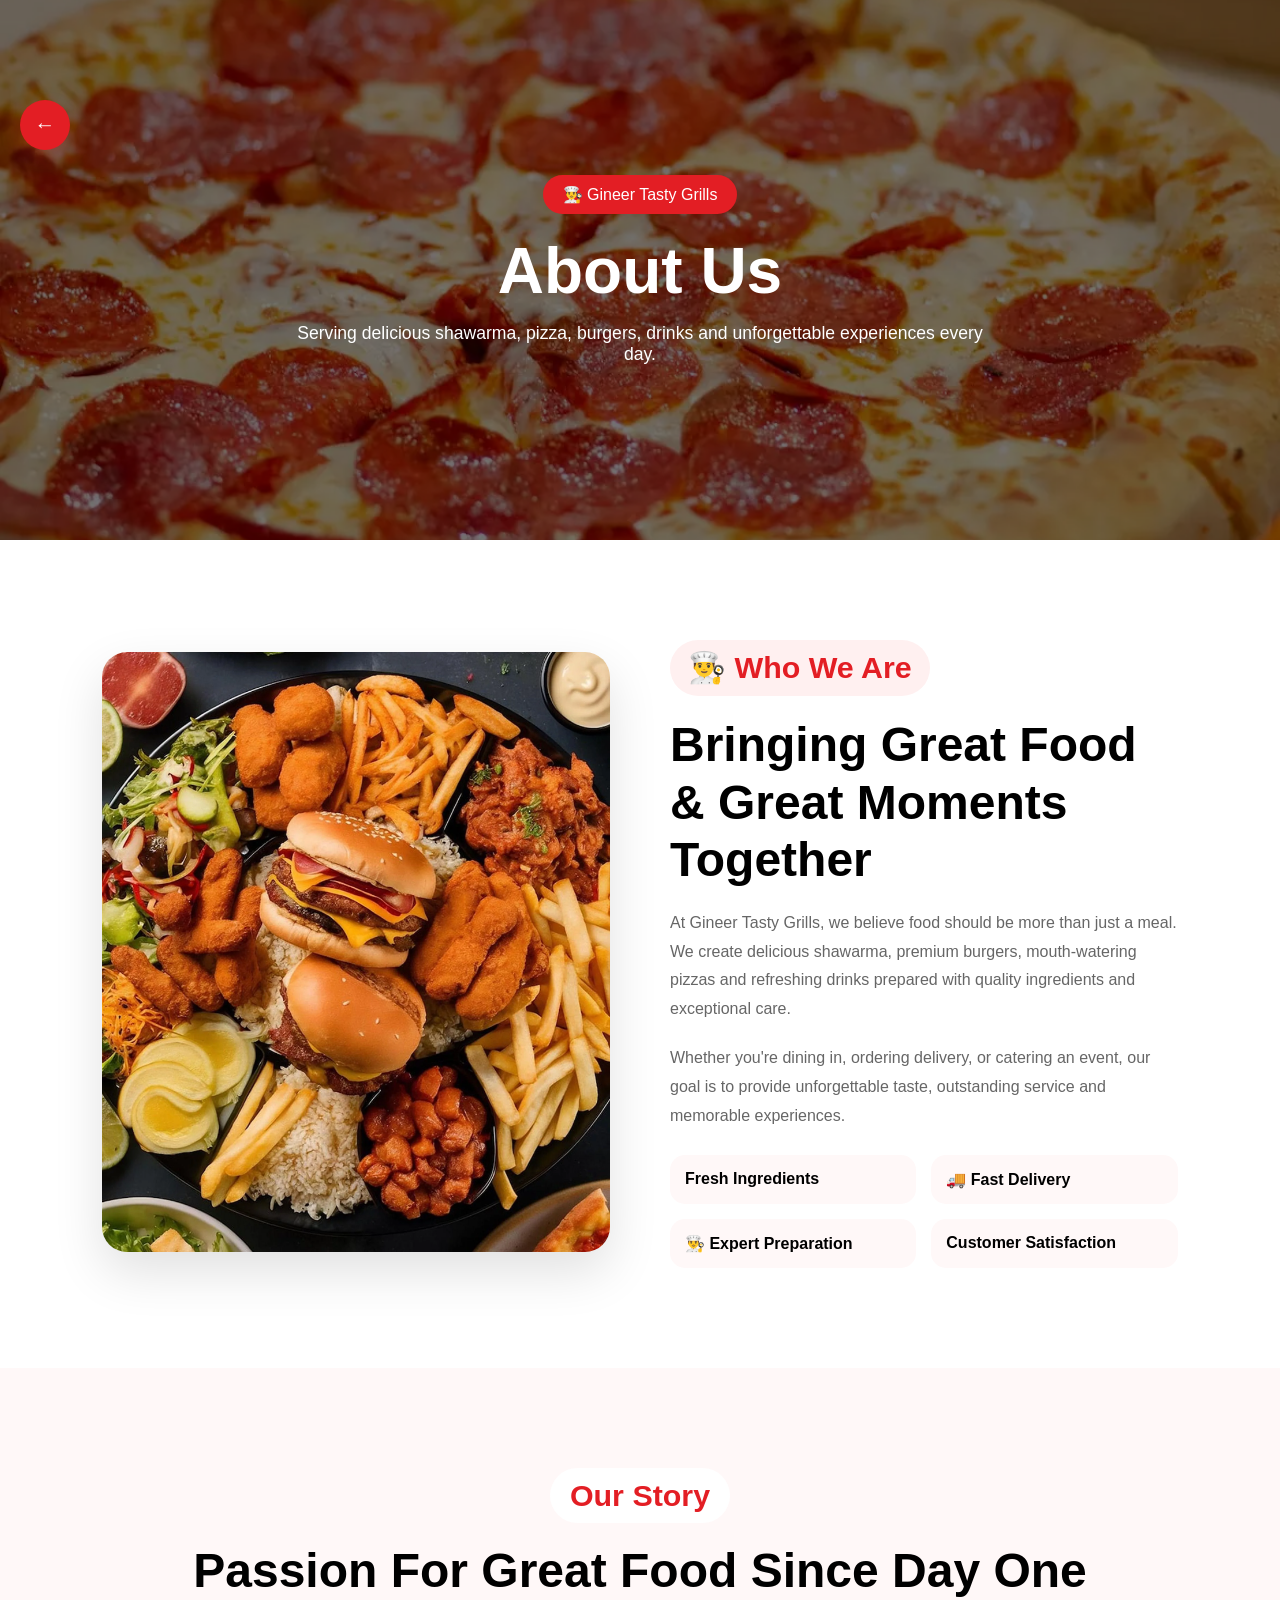
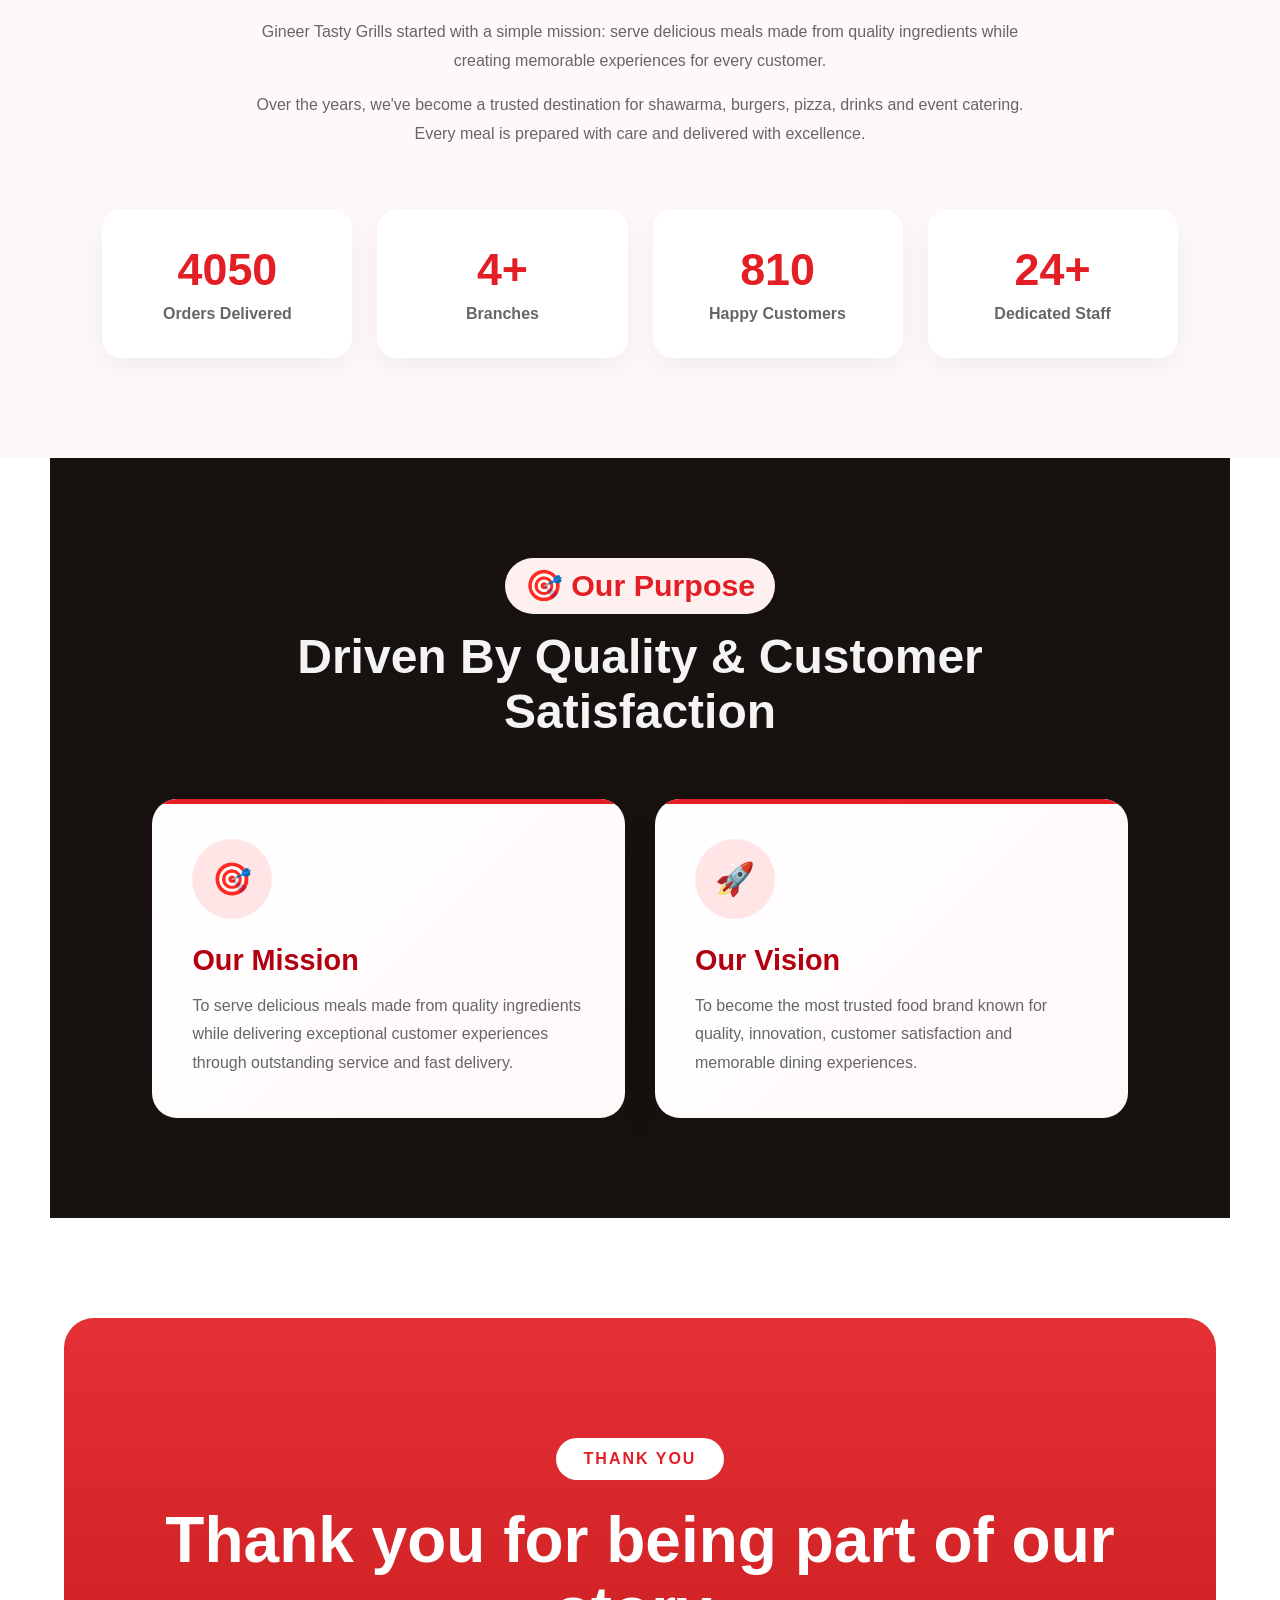
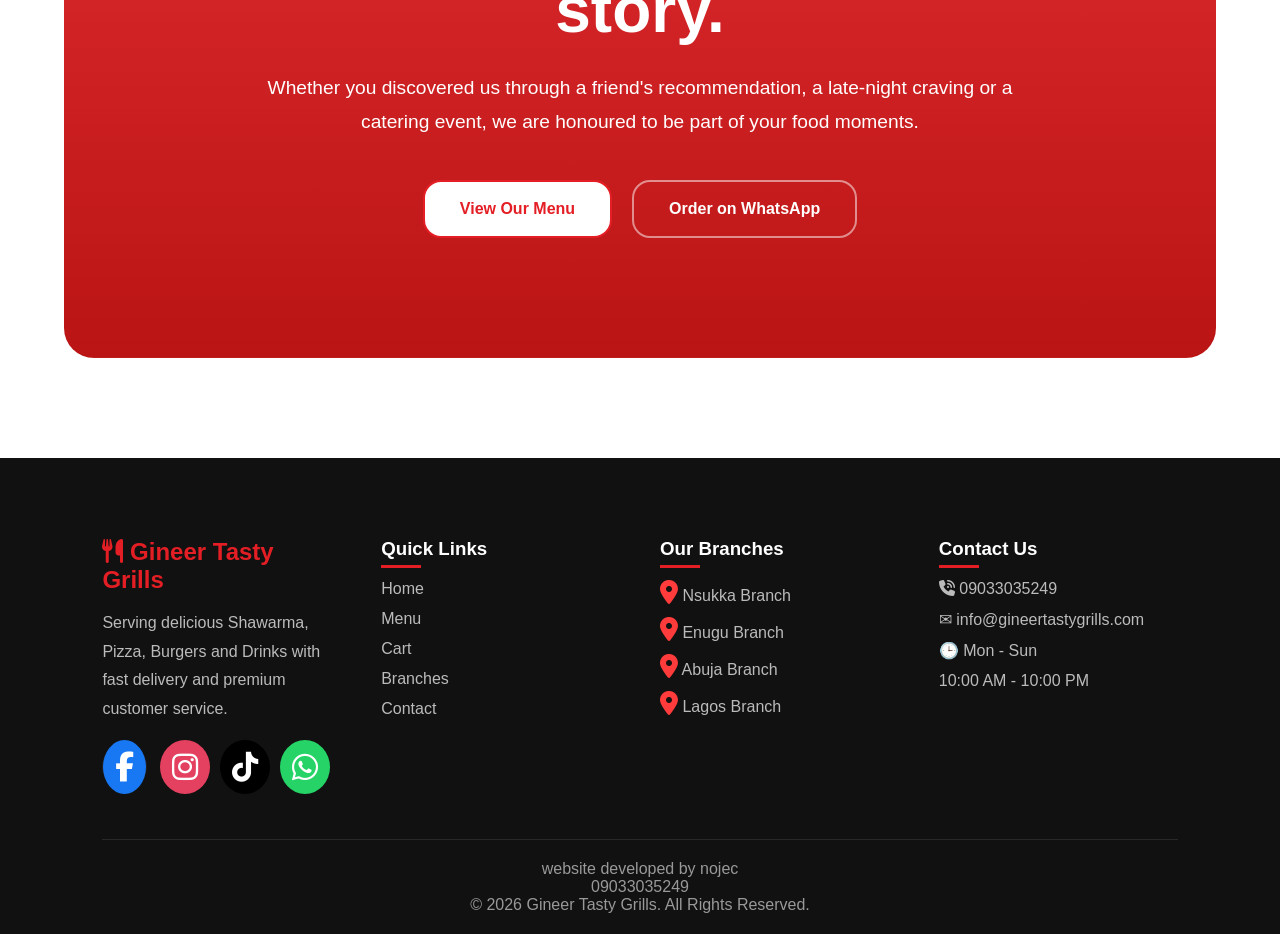
==== about.html @ 93b72620 "Initial commit" ====
<!DOCTYPE html>
<html lang="en">

<head>
    <meta charset="UTF-8">
    <meta name="viewport" content="width=device-width, initial-scale=1.0">
    <title>About</title>
    <link rel="stylesheet" href="css/style.css">
    <link rel="stylesheet" href="https://cdnjs.cloudflare.com/ajax/libs/font-awesome/6.5.2/css/all.min.css">
    <link rel="stylesheet" href="https://cdnjs.cloudflare.com/ajax/libs/font-awesome/6.5.0/css/all.min.css">
</head>

<body>
    <button class="back-btn" onclick="history.back()">

    ←

</button>
    <section class="about-hero">

    <div class="about-overlay"></div>

    <div class="about-hero-content">

        <span>👨‍🍳 Gineer Tasty Grills</span>

        <h1>About Us</h1>

        <p>
            Serving delicious shawarma, pizza, burgers, drinks and unforgettable experiences every day.
        </p>

    </div>

</section>


<section class="about-section">

    <div class="about-image">

        <img src="images/ngwongwo.webp" alt="About Gineer Tasty Grills">

    </div>

    <div class="about-content">

        <span class="about-tag">
            👨‍🍳 Who We Are
        </span>

        <h2>
            Bringing Great Food & Great Moments Together
        </h2>

        <p>

            At Gineer Tasty Grills, we believe food should be more than just a meal. We create delicious shawarma, premium burgers, mouth-watering pizzas and refreshing drinks prepared with quality ingredients and exceptional care.

        </p>

        <p>

            Whether you're dining in, ordering delivery, or catering an event, our goal is to provide unforgettable taste, outstanding service and memorable experiences.

        </p>

        <div class="about-features">

            <div class="feature">

                 Fresh Ingredients

            </div>

            <div class="feature">

                🚚 Fast Delivery

            </div>

            <div class="feature">

                👨‍🍳 Expert Preparation

            </div>

            <div class="feature">

                 Customer Satisfaction

            </div>

        </div>

    </div>

</section>


<section class="story-section">

    <div class="story-content">

        <span class="story-tag">
             Our Story
        </span>

        <h2>
            Passion For Great Food Since Day One
        </h2>

        <p>

            Gineer Tasty Grills started with a simple mission: serve delicious meals made from quality ingredients while creating memorable experiences for every customer.

        </p>

        <p>

            Over the years, we've become a trusted destination for shawarma, burgers, pizza, drinks and event catering. Every meal is prepared with care and delivered with excellence.

        </p>

    </div>

    <div class="stats-container">

        <div class="stat-card">

            <h3 class="counter" data-target="5000">0</h3>

            <p>Orders Delivered</p>

        </div>

        <div class="stat-card">

            <h3 class="counter" data-target="4">0</h3>

            <p>Branches</p>

        </div>

        <div class="stat-card">

            <h3 class="counter" data-target="1000">0</h3>

            <p>Happy Customers</p>

        </div>

        <div class="stat-card">

            <h3 class="counter" data-target="24">0</h3>

            <p>Dedicated Staff</p>

        </div>

    </div>

</section>

<section class="mission-vision">

    <div class="mv-header">

        <span>🎯 Our Purpose</span>

        <h2>Driven By Quality & Customer Satisfaction</h2>

    </div>

    <div class="mv-container">

        <div class="mv-card">

            <div class="mv-icon">
                🎯
            </div>

            <h3 class="ppts">Our Mission</h3>

            <p>
                To serve delicious meals made from quality ingredients while delivering exceptional customer experiences through outstanding service and fast delivery.
            </p>

        </div>

        <div class="mv-card">

            <div class="mv-icon">
                🚀
            </div>

            <h3 class="ppts">Our Vision</h3>

            <p>
                To become the most trusted food brand known for quality, innovation, customer satisfaction and memorable dining experiences.
            </p>

        </div>

    </div>

</section>


<section class="thank-you-section">

    <div class="thank-overlay"></div>

    <div class="thank-content">

        <span class="thank-badge">
            THANK YOU
        </span>

        <h2>
            Thank you for being part of our story.
        </h2>

        <p>
            Whether you discovered us through a friend's recommendation,
            a late-night craving or a catering event, we are honoured
            to be part of your food moments.
        </p>

        <div class="thank-buttons">

            <a href="index.html#categories" class="menu-btn">
                View Our Menu
            </a>

            <a href="https://wa.me/234XXXXXXXXXX?text=Hello%20Gineer%20Tasty%20Grills,%20I%20would%20like%20to%20place%20an%20order."
               target="_blank"
               class="whatsapp-btn">

                Order on WhatsApp

            </a>

        </div>

    </div>

</section>


<footer class="footer">

        <div class="footer-container">

            <!-- BRAND -->

            <div class="footer-col">

                <h2 class="footer-logo">

                    <i class="fa-solid fa-utensils"></i> Gineer Tasty Grills

                </h2>

                <p>

                    Serving delicious Shawarma, Pizza, Burgers and Drinks with fast delivery and premium customer
                    service.

                </p>

                <div class="social-links">

                    <a href="https://www.facebook.com/share/1EKonWVpvU/" target="_blank">

                        <i class="fa-brands fa-facebook-f"></i>

                    </a>

                    <a href="https://www.instagram.com/gineertasty" target="_blank">

                        <i class="fa-brands fa-instagram"></i>

                    </a>

                    <a href="https://tiktok.com/@YOUR_PAGE" target="_blank">

                        <i class="fa-brands fa-tiktok"></i>

                    </a>

                    <a href="https://wa.me/2349033035249" target="_blank">

                        <i class="fa-brands fa-whatsapp"></i>

                    </a>

                </div>

            </div>

            <!-- LINKS -->

            <div class="footer-col">

                <h3>Quick Links</h3>

                <ul>

                    <li>
                        <a href="index.html">Home</a>
                    </li>

                    <li>
                        <a href="#menu">Menu</a>
                    </li>

                    <li>
                        <a href="cart.html">Cart</a>
                    </li>

                    <li>
                        <a href="#branches">Branches</a>
                    </li>

                    <li>
                        <a href="#contact">Contact</a>
                    </li>

                </ul>

            </div>

            <!-- BRANCHES -->

            <div class="footer-col">

                <h3>Our Branches</h3>

                <ul>

                    <li><i class="fa-solid fa-location-dot bounce-icon"></i> Nsukka Branch</li>

                    <li><i class="fa-solid fa-location-dot bounce-icon"></i> Enugu Branch</li>

                    <li><i class="fa-solid fa-location-dot bounce-icon"></i> Abuja Branch</li>

                    <li><i class="fa-solid fa-location-dot bounce-icon"></i> Lagos Branch</li>

                </ul>

            </div>

            <!-- CONTACT -->

            <div class="footer-col">

                <h3>Contact Us</h3>

                <ul>

                    <li><i class="fa-solid fa-phone-volume"></i> 09033035249</li>

                    <li>✉ info@gineertastygrills.com</li>

                    <li>🕒 Mon - Sun</li>

                    <li>10:00 AM - 10:00 PM</li>

                </ul>

            </div>

        </div>

        <div class="footer-bottom">
            <p>website developed by nojec<br> 09033035249</p>

            <p>

                © 2026 Gineer Tasty Grills.
                All Rights Reserved.

            </p>

        </div>

    </footer>

<script src="js/app.js"></script>

</body>

</html>
---- css/style.css ----
*{
margin:0;
padding:0;
box-sizing:border-box;
font-family:'Poppins',sans-serif;
}

body{
background:#fff;
overflow-x:hidden;
}

:root{

--primary:#e31e24;

--primary-dark:#c41218;

--yellow:#ffb703;

--dark:#222;

--gray:#666;

}

/* NAVBAR */

.navbar{

position:static;

top:0;

left:0;

width:100%;

height:85px;

background:
rgba(255,255,255,.95);

backdrop-filter:
blur(12px);

display:flex;

justify-content:space-between;

align-items:center;

padding:0 8%;

z-index:1000;

box-shadow:
0 4px 15px rgba(0,0,0,.05);

}

.logo{

font-size:30px;

font-weight:800;

color:var(--primary);

}

.nav-links{

display:flex;

list-style:none;

gap:35px;

}

.nav-links a{

text-decoration:none;

font-weight:600;

color:var(--dark);

transition:.3s;

}

.nav-links a:hover{

color:var(--primary);

}

.nav-actions{

display:flex;

align-items:center;

gap:20px;

}

.cart-btn{

position:relative;

font-size:22px;

color:var(--dark);

}

#cart-count{

position:absolute;

top:-10px;

right:-10px;

width:20px;

height:20px;

background:var(--primary);

color:white;

border-radius:50%;

font-size:12px;

display:flex;

justify-content:center;

align-items:center;

}

.hamburger{

display:none;

flex-direction:column;

gap:5px;

cursor:pointer;

}

.hamburger span{

width:28px;

height:3px;

background:var(--dark);

border-radius:20px;

transition:.4s;

}

.hero{

    min-height:100vh;

    display:flex;

    align-items:center;

    justify-content:space-between;

    padding:80px 4%;

    overflow:hidden;

    background:

    linear-gradient(

    135deg,

    #fff5f5,

    #ffffff

    );

}

.hero-content{

    flex:1;

    max-width:600px;

}

.hero-tag{

    display:inline-block;

    background:#ffe5e5;

    color:#e31e24;

    padding:10px 20px;

    border-radius:50px;

    margin-bottom:20px;

    font-weight:600;

}

.hero h1{

    font-size:5rem;

    line-height:1.1;

    margin-bottom:20px;

}

.hero h1 span{

    color:#e31e24;

}

.hero p{

    color:#666;

    line-height:1.8;

    margin-bottom:30px;
    font-size: 2rem;

}

.hero-buttons{

    display:flex;

    gap:15px;

    margin-bottom:30px;

}

.order-btn{

    background:#e31e24;

    color:white;

    padding:15px 30px;

    border-radius:50px;

    text-decoration:none;

    font-weight:600;

}

.menu-btn{

    border:2px solid #e31e24;

    color:#e31e24;

    padding:15px 30px;

    border-radius:50px;

    text-decoration:none;

    font-weight:600;

}

.hero-features{

    display:flex;

    gap:25px;

    flex-wrap:wrap;

    font-weight:600;

}

.hero-images{

    flex:1;

    position:relative;

    height:600px;

}



.hero-images img{

    position:absolute;

    width:220px;

    object-fit:contain;

}

.pizza{

    top:0;
    right:50px;

}

.shawarma{

    top:180px;
    left:20px;

}

.burger{

    bottom:80px;
    right:100px;

}

.drink{

    bottom:0;
    left:120px;

}



.floating{

    animation:floatFood 4s ease-in-out infinite;

}

@keyframes floatFood{

    0%{

        transform:
        translateY(0);

    }

    50%{

        transform:
        translateY(-20px);

    }

    100%{

        transform:
        translateY(0);

    }

}




.hero-stats{

    display:flex;

    gap:40px;

    margin-top:40px;

}

.hero-stats h3{

    color:#e31e24;

    font-size:2rem;

}

.hero-stats span{

    color:#777;

}


@media(max-width:768px){

.hero{

    min-height:auto;

    padding:100px 20px 60px;

    flex-direction:column;

    text-align:center;

}

.hero-content{

    max-width:100%;

}

.hero h1{

    font-size:2.5rem;

    margin-bottom:15px;

}

.hero p{

    font-size:.95rem;

}

.hero-buttons{

    flex-direction:column;

    width:100%;

}

.hero-buttons a{

    width:100%;

}

.hero-images{

    width:100%;

    height:auto;

    margin:30px 0;

    display:flex;

    justify-content:center;
    position: relative;

}
.hero-images::before{

content:"";

position:absolute;

width:280px;
height:280px;

background:

radial-gradient(
circle,
red,
transparent
);

border-radius:50%;

z-index:0;

}

.hero-images img{

    position:relative !important;

    width:280px;

    max-width:90%;

    left:auto !important;

    right:auto !important;

    top:auto !important;

    bottom:auto !important;

}

.hero-stats{

    justify-content:center;

    gap:25px;

    margin-top:10px;

}

.hero-stats h3{

    font-size:1.6rem;

}

.hero-stats span{

    font-size:.8rem;

}

}
@media(max-width:390px){

.navbar{

padding:0 20px;

}

.logo{

font-size:22px;

}

.hero{

padding:
120px 20px 50px;

}

.hero h1{

font-size:1.9rem;

}

.food-main{

width:220px;

}

}


@media(max-width:768px){

.hamburger{
    display:flex;
}

.nav-links{
    position:fixed;
    top:85px;
    right:+100%;
    width:280px;
    height:calc(100vh - 85px);
    background:#ffe5e5;
    flex-direction:column;
    padding:40px;
    transition:.4s;
}

.nav-links.active{
    right:0;
}

}

.hamburger.active span:nth-child(1){
    transform:translateY(8px) rotate(45deg);
}

.hamburger.active span:nth-child(2){
    opacity:0;
}

.hamburger.active span:nth-child(3){
    transform:translateY(-8px) rotate(-45deg);
}


/* best-seller================= */
.best-sellers{

    padding:80px 8%;

    background:#fff;
    

}
.best-sellers p{
    color: #111;
}

.section-titlle{

    text-align:center;

    margin-bottom:50px;
    font-size: 1rem;

}

.section-title span{

    color:#e31e24;

    font-weight:600;
    font-style: italic;

}

.section-title h2{

    font-size:5rem;

    margin:10px 0;

}

.section-title p{

    color:#000;

}



.best-grid{

    display:grid;

    grid-template-columns:
    repeat(3,1fr);

    gap:30px;

}

.best-card{

    background:white;

    border-radius:25px;

    overflow:hidden;

    box-shadow:
    0 10px 30px rgba(0,0,0,.08);

    transition:.4s;

    position:relative;

}

.best-card:hover{

    transform:
    translateY(-12px);

}

.best-card img{

    width:100%;

    height:260px;

    object-fit:cover;

    transition:.4s;

}

.best-card:hover img{

    transform:scale(1.05);

}

.badge{

    position:absolute;

    top:15px;

    left:15px;

    background:#e31e24;

    color:white;

    padding:8px 15px;

    border-radius:50px;

    font-size:.85rem;

    z-index:2;

}

.best-content{

    padding:25px;

}

.best-content h3{

    margin-bottom:10px;

}

.best-content p{

    color:#666;

    margin-bottom:20px;

}

.price-row{

    display:flex;

    justify-content:space-between;

    align-items:center;

}

.price-row span{

    color:#e31e24;

    font-size:1.4rem;

    font-weight:bold;

}

.price-row button{

    border:none;

    background:#e31e24;

    color:white;

    padding:12px 20px;

    border-radius:50px;

    cursor:pointer;

    font-weight:600;

}

@media(max-width:991px){

.best-grid{

    grid-template-columns:
    repeat(2,1fr);

}

}

@media(max-width:600px){

.best-grid{

    grid-template-columns:1fr;

}

.section-title h2{

    font-size:2rem;

}

.best-card img{

    height:220px;

}

}

.best-card{

    animation:
    fadeUp 1s ease forwards;

}

@keyframes fadeUp{

    from{

        opacity:0;

        transform:
        translateY(40px);

    }

    to{

        opacity:1;

        transform:
        translateY(0);

    }

}



/* CATEGORIES */

.categories{

padding:80px 8% 30px;

text-align:center;


}

.categories h2{

font-size:2rem;

margin-bottom:30px;

color:#b10010;

}
.categories p{
    color: rgb(220, 147, 161);
}

.category-container{

display:flex;

justify-content:center;

flex-wrap:wrap;

gap:15px;

}

.category-btn{

border:none;

padding:12px 22px;

border-radius:50px;

background:#f2f2f2;

cursor:pointer;

font-weight:600;

transition:.3s;

}

.category-btn.active{

background:#e31e24;

color:white;

}

/* MENU */

.menu{

padding:50px 8%;

}

.menu h2{

text-align:center;

margin-bottom:40px;

font-size:2rem;

}

.food-grid{

display:grid;

grid-template-columns:
repeat(auto-fit,minmax(220px,1fr));

gap:25px;


}

.food-card{

background:white;

border-radius:20px;

overflow:hidden;

box-shadow:
0 10px 25px rgba(0,0,0,.08);

transition:.4s;

}

.food-card:hover{

transform:
translateY(-10px);

}

.food-card img{

width:100%;

height:220px;

object-fit:cover;

}

.food-info{

padding:20px;
background: #fff5e6;

}

.food-info h3{

margin-bottom:10px;

}

.food-price{

color:#e31e24;

font-weight:700;

font-size:1.2rem;

margin-bottom:15px;

}

.add-cart{

width:100%;

border:none;

background:#e31e24;

color:white;

padding:14px;

border-radius:12px;

cursor:pointer;

font-weight:600;

}


@media(max-width:480px){

.food-grid{

grid-template-columns:
repeat(2,1fr);

gap:12px;

}

.food-card{

border-radius:15px;

}

.food-card img{

height:120px;

object-fit:contain;

padding:10px;

}

.food-info{

padding:12px;

}

.food-info h3{

font-size:.9rem;

margin-bottom:6px;

}

.food-price{

font-size:1rem;

margin-bottom:10px;

}

.add-cart{

padding:10px;

font-size:.85rem;

}

}

.food-card img{

height:200px;

}

.category-btn{

font-size:.85rem;

padding:10px 16px;

}

.toast{

position:fixed;

bottom:20px;

left:50%;

transform:
translateX(-50%);

background:#e31e24;

color:white;

padding:12px 25px;

border-radius:50px;

z-index:9999;

opacity:0;

transition:.4s;

}

.toast.show{

opacity:1;

}


/* cart=================== */

.cart-page{

padding:120px 8%;

}

.cart-item{

display:flex;

align-items:center;

justify-content:space-between;

gap:20px;

background:white;

padding:15px;

margin-bottom:15px;

border-radius:15px;

box-shadow:
0 5px 15px rgba(0,0,0,.08);

}

.cart-item img{

width:90px;

height:90px;

object-fit:contain;

}

.qty-controls{

display:flex;

align-items:center;

gap:10px;

}

.qty-controls button{

width:35px;

height:35px;

border:none;

background:#e31e24;

color:white;

border-radius:8px;

cursor:pointer;

}



.cart-summary{

background:white;

padding:25px;

border-radius:20px;

box-shadow:0 5px 20px rgba(0,0,0,.08);

margin-top:30px;

max-width:450px;

}

.cart-summary h3{

display:flex;

justify-content:space-between;

margin-bottom:20px;

}


/* ==============checkout============= */

.checkout{

padding:120px 8%;

}

.checkout-container{

display:grid;

grid-template-columns:
1fr 1fr;

gap:40px;

}

.checkout-form,
.order-summary{

background:white;

padding:30px;

border-radius:20px;

box-shadow:
0 5px 20px rgba(0,0,0,.08);

}

.checkout-form input,
.checkout-form select,
.checkout-form textarea{

width:100%;

padding:15px;

margin-bottom:15px;

border:1px solid #ddd;

border-radius:10px;

}

#place-order{

width:100%;

padding:15px;

background:#e31e24;

color:white;

border:none;

border-radius:10px;

font-size:1rem;

cursor:pointer;

}

.order-type{

display:flex;

gap:20px;

margin-bottom:20px;

}

#address-box{

display:none;

}

@media(max-width:768px){

.checkout-container{

grid-template-columns:1fr;

}

}
.rating{
    margin-bottom:8px;
    font-size:.9rem;
}

/* ===============thankyou============ */
.thank-you{

min-height:100vh;

display:flex;

justify-content:center;

align-items:center;

padding:20px;

}

.thank-card{

background:white;

padding:40px;

border-radius:20px;

text-align:center;

box-shadow:
0 10px 25px rgba(0,0,0,.1);

max-width:500px;

}

.thank-card h1{

margin-bottom:20px;

color:#e31e24;

}

.thank-card p{

margin-bottom:30px;

line-height:1.7;

}

.remove-btn{

background:#000;

color:white;

border:none;

padding:10px;

border-radius:8px;

cursor:pointer;

}


/* FLOATING CART BUTTON */

.floating-cart-btn{

    position:fixed;

    bottom:20px;
    right:20px;

    display:flex;
    align-items:center;
    gap:10px;

    padding:14px 20px;

    background:linear-gradient(
    135deg,
    #e31e24,
    #ff5722
    );

    color:white;

    text-decoration:none;

    border-radius:50px;

    font-weight:600;

    box-shadow:
    0 10px 25px rgba(227,30,36,.35);

    z-index:999;

    transition:.3s;

}

.floating-cart-btn:hover{

    transform:translateY(-5px);

}

#floating-cart-count{

    width:24px;
    height:24px;

    background:white;

    color:#e31e24;

    border-radius:50%;

    display:flex;
    align-items:center;
    justify-content:center;

    font-size:.8rem;
    font-weight:bold;

}

@media(max-width:480px){

    .floating-cart-btn{

        padding:12px 16px;

    }

}


/* branch================= */
.branch-selection{

margin-bottom:25px;

}

.branch-selection h3{

margin-bottom:15px;

}

.branch-grid{

display:grid;

grid-template-columns:
repeat(2,1fr);

gap:15px;

}

.branch-card{

padding:18px;

background:#fff;

border:2px solid #eee;

border-radius:15px;

cursor:pointer;

font-weight:600;

transition:.3s;

text-align:center;

}

.branch-card:hover{

transform:translateY(-3px);

border-color:#e31e24;

}

.branch-card.active{

border-color:#e31e24;

background:#fff5f5;

color:#e31e24;

}

@media(max-width:480px){

.branch-grid{

grid-template-columns:1fr;

}

}


/* search-bar=========== */
.search-section{

    padding:20px 8%;

}

.search-box{

    max-width:700px;

    margin:auto;

}

#search-input{

    width:100%;

    padding:18px 25px;

    border:none;

    border-radius:50px;

    background:#fff;

    box-shadow:
    0 5px 20px rgba(0,0,0,.08);

    font-size:1rem;

    outline:none;

}

.food-desc{

font-size:.85rem;

color:#777;

margin:8px 0;

}

.food-card{

transition:.4s;

}

.food-card:hover{

transform:
translateY(-10px);

}

@media(max-width:480px){

.food-card img{

height:110px;

}

.food-info{

padding:10px;

}

.food-price{

font-size:.95rem;

}

}

/* =======featured-products========= */
.featured{

padding:80px 8%;

}

.section-header{

text-align:center;

margin-bottom:40px;

}

.section-header h2{

font-size:2rem;

margin-bottom:10px;

}

.section-header p{

color:#777;

}

.featured-grid{

display:grid;

grid-template-columns:
repeat(auto-fit,minmax(250px,1fr));

gap:25px;

}

.featured-card{

background:#fff;

border-radius:20px;

overflow:hidden;

box-shadow:
0 10px 25px rgba(0,0,0,.08);

transition:.4s;

position:relative;

}

.featured-card:hover{

transform:
translateY(-10px);

}

.featured-card img{

width:100%;

height:220px;

object-fit:cover;

}

.featured-card h3{

padding:15px 20px 5px;

}

.featured-card p{

padding:0 20px 20px;

font-weight:600;

color:#e31e24;

}

.badge{

position:absolute;

top:15px;
left:15px;

background:#e31e24;

color:white;

padding:8px 12px;

border-radius:20px;

font-size:.8rem;

}

/* promotion-banner====== */
.promo-banner{

margin:80px 8%;

padding:30px;

text-align:center;

border-radius:20px;

background:
linear-gradient(
135deg,
#e31e24,
#ff5722
);

color:white;

animation:
promoGlow 2s infinite alternate;

}

@keyframes promoGlow{

from{

box-shadow:
0 0 15px rgba(227,30,36,.3);

}

to{

box-shadow:
0 0 35px rgba(227,30,36,.6);

}

}


.food-card,
.featured-card{

opacity:1;

transform:translateY(0);


transition:.6s;

}

.food-card.show,
.featured-card.show{

opacity:1;

transform:
translateY(0);

}

.food-card{

    background:#fff;

    border-radius:20px;

    overflow:hidden;

    box-shadow:
    0 10px 25px rgba(0,0,0,.08);

    transition:.4s;

}

.food-card:hover{

    transform:
    translateY(-10px);

}

.food-card img{

    width:100%;

    height:180px;

    object-fit:cover;

    transition:.4s;

}

.food-card:hover img{

    transform:scale(1.08);

}


/* footer */

/* FOOTER */

.footer{

    background:#111;

    color:white;

    padding:80px 8% 20px;

}

.footer-container{

    display:grid;

    grid-template-columns:
    repeat(4,1fr);

    gap:40px;

}

.footer-logo{

    color:#e31e24;

    margin-bottom:15px;

}

.footer-col p{

    color:#bbb;

    line-height:1.8;

}

.footer-col h3{

    margin-bottom:20px;

    position:relative;

}

.footer-col h3::after{

    content:"";

    width:40px;

    height:3px;

    background:#e31e24;

    position:absolute;

    left:0;
    bottom:-8px;

}

.footer-col ul{

    list-style:none;

}

.footer-col ul li{

    margin-bottom:12px;

    color:#bbb;

}

.footer-col ul li a{

    text-decoration:none;

    color:#bbb;

    transition:.3s;

}

.footer-col ul li a:hover{

    color:#e31e24;

}

.social-links{

    display:flex;

    gap:15px;

    margin-top:20px;

}

.social-links a{

    width:45px;

    height:45px;

    display:flex;

    align-items:center;

    justify-content:center;

    border-radius:50%;

    background:#222;

    text-decoration:none;

    font-size:1.2rem;

    transition:.3s;

}

.social-links a:hover{

    background:#e31e24;

    transform:translateY(-5px);

}

.footer-bottom{

    text-align:center;

    border-top:1px solid rgba(255,255,255,.1);

    margin-top:50px;

    padding-top:20px;

    color:#999;

}

@media(max-width:991px){

.footer-container{

    grid-template-columns:
    repeat(2,1fr);

}

}

@media(max-width:600px){

.footer{

    padding:60px 20px 20px;

}

.footer-container{

    grid-template-columns:1fr;

    gap:35px;

}

.footer-col{

    text-align:center;

}

.footer-col h3::after{

    left:50%;

    transform:translateX(-50%);

}

.social-links{

    justify-content:center;

}

}

.social-links i {
  font-size: 30px;
  margin: 10px;
  padding: 12px;
  border-radius: 50%;
  color: white;
  transition: 0.3s;
}

.social i:hover {
  transform: scale(1.2) rotate(10deg);
}

/* Colors */
.fa-facebook-f { background: #1877F2; }
.fa-instagram { background: #E4405F; }
.fa-tiktok { background: #000; }
.fa-whatsapp { background: #25D366; }

/* Hover effect */
.social i:hover {
  transform: scale(1.3) rotate(10deg);
  box-shadow: 0 0 20px currentColor;
}

/* Floating animation */
@keyframes float {
  0%, 100% { transform: translateY(0); }
  50% { transform: translateY(-8px); }
}

/* Brand colors + glow */
.fb { background: #1877F2; }
.ig { background: #E4405F; }
.tt { background: #000; }
.wa { background: #25D366; }

/* Glow effect per icon */
.fb:hover { box-shadow: 0 0 20px #1877F2; }
.ig:hover { box-shadow: 0 0 20px #E4405F; }
.tt:hover { box-shadow: 0 0 20px white; }
.wa:hover { box-shadow: 0 0 20px #25D366; }




/* LOADER */

#loader{

    position:fixed;

    top:0;
    left:0;

    width:100%;
    height:100vh;

    background:#000;
    

    display:flex;

    justify-content:center;
    align-items:center;

    z-index:99999;

}

.loader-content{

    text-align:center;

}

.loader-content h1{

    color:#e31e24;

    margin-bottom:10px;

    font-size:2rem;

}

.loader-content p{

    color:#666;

    margin-bottom:25px;

}

.loader-spinner{

    width:50px;
    height:50px;

    border:4px solid #eee;

    border-top:4px solid #e31e24;

    border-radius:50%;

    animation:spin 1s linear infinite;

}

@keyframes spin{

    100%{

        transform:rotate(360deg);

    }

}









.empty-cart{

text-align:center;

padding:60px 20px;

}

.empty-cart-icon{

font-size:5rem;

margin-bottom:20px;

animation:bounceCart
2s infinite;

}

.empty-cart h2{

margin-bottom:10px;

}

.empty-cart p{

color:#666;

margin-bottom:20px;

}

.browse-btn{

display:inline-block;

padding:14px 25px;

background:#e31e24;

color:white;

text-decoration:none;

border-radius:50px;

font-weight:600;

}

@keyframes bounceCart{

0%,100%{

transform:
translateY(0);

}

50%{

transform:
translateY(-10px);

}

}


/* HOW IT WORKS */

.how-it-works{

    padding:100px 8%;

    background:#17110f;
    margin-left: 20px;
    margin-right: 20px;
    border-radius: 12px;
    color: white;

}

.section-title{

    text-align:center;

    margin-bottom:60px;

}

.section-title h2{

    font-size:2.5rem;

    margin-bottom:10px;

}

.section-title p{

    color:#f2f2f2;

}

.steps-container{

    display:grid;

    grid-template-columns:
    repeat(4,1fr);

    gap:25px;

}

.step-card{

    background:#e31e24;

    padding:30px 25px;

    border-radius:25px;

    text-align:center;

    position:relative;

    box-shadow:
    0 10px 30px rgba(0,0,0,.08);

    transition:.4s;

}

.step-card:hover{

    transform:
    translateY(-12px);

}

.step-number{

    position:absolute;

    top:15px;
    right:20px;

    font-size:1.7rem;

    font-weight:700;
    border-radius: 8px;

    color:#fff;
    background: #c41218;

}

.step-icon{

    font-size:3rem;

    margin-bottom:20px;

}

.step-card h3{

    margin-bottom:15px;

}

.step-card p{

    color:#fafafa;

    line-height:1.6;

}

@media(max-width:991px){

.steps-container{

    grid-template-columns:
    repeat(2,1fr);

}

}

@media(max-width:600px){

.steps-container{

    grid-template-columns:1fr;

}

.step-card{

    padding:25px;

}

.section-title h2{

    font-size:2rem;

}

}

.step-card:hover{

    border:1px solid #e31e24;

    box-shadow:
    0 15px 40px rgba(227,30,36,.15);

}


/* TESTIMONIALS */

.testimonials{

    padding:100px 8%;

    background: #fff5e6;

}

.testimonial-container{

    display:grid;

    grid-template-columns:
    repeat(3,1fr);

    gap:25px;

}

.testimonial-card{

    background:white;

    padding:30px;

    border-radius:20px;

    box-shadow:
    0 10px 30px rgba(0,0,0,.08);

    transition:.4s;

}

.testimonial-card:hover{

    transform:
    translateY(-10px);

}

.stars{

    font-size:1.2rem;

    margin-bottom:15px;

}

.testimonial-card p{

    color:#666;

    line-height:1.8;

    margin-bottom:25px;

}

.customer{

    display:flex;

    align-items:center;

    gap:15px;

}

.avatar{

    width:55px;
    height:55px;

    border-radius:50%;

    background:#e31e24;

    color:white;

    display:flex;

    justify-content:center;
    align-items:center;

    font-size:1.4rem;

}

.customer span{

    color:#777;

    font-size:.9rem;

}

@media(max-width:991px){

.testimonial-container{

    grid-template-columns:
    repeat(2,1fr);

}

}

@media(max-width:600px){

.testimonial-container{

    grid-template-columns:1fr;

}

.testimonial-card{

    padding:25px;

}

}

.testimonial-card:hover{

    box-shadow:
    0 15px 40px rgba(227,30,36,.15);

    border:1px solid #e31e24;

}

.review-btn-container{

    text-align:center;

    margin-top:40px;

}

.review-btn{

    display:inline-block;

    padding:15px 30px;

    background:#e31e24;

    color:white;

    text-decoration:none;

    border-radius:50px;

    font-weight:600;

    transition:.3s;

}

.review-btn:hover{

    transform:
    translateY(-4px);

}


.bounce-icon {
  color: #ff3b3b;
  font-size: 24px;
  display: inline-block;
  animation: bounce 1.2s infinite;
}

@keyframes bounce {
  0%, 100% {
    transform: translateY(0);
  }
  50% {
    transform: translateY(-10px);
  }
}


.stars-3d {
  display: flex;
  gap: 8px;
  perspective: 800px;
}

.stars-3d i {
  font-size: 28px;
  color: gold;
  transform: translateZ(0);
  transition: 0.3s ease;
  text-shadow: 0 3px 0 #b8860b, 0 6px 10px rgba(0,0,0,0.3);
}

/* 3D hover effect on each star */
.stars-3d i:hover {
  transform: translateY(-6px) rotateX(25deg) scale(1.2);
  text-shadow: 0 5px 15px gold, 0 10px 20px rgba(0,0,0,0.4);
}

/* whole row hover tilt */
.stars-3d:hover i {
  filter: brightness(1.2);
}

.stars-3d i {
  animation: floatStar 2s infinite ease-in-out;
}

.stars-3d i:nth-child(2) { animation-delay: 0.1s; }
.stars-3d i:nth-child(3) { animation-delay: 0.2s; }
.stars-3d i:nth-child(4) { animation-delay: 0.3s; }
.stars-3d i:nth-child(5) { animation-delay: 0.4s; }

@keyframes floatStar {
  0%, 100% { transform: translateY(0); }
  50% { transform: translateY(-4px); }
}


/* BRANCHES */

.branches{

    padding:100px 8%;

    background:#fff;

}

.branches-grid{

    display:grid;

    grid-template-columns:
    repeat(4,1fr);

    gap:25px;

}

.branch-box{

    background: #fff5e6;

    padding:30px;

    border-radius:20px;

    text-align:center;

    box-shadow:
    0 10px 30px rgba(0,0,0,.08);

    transition:.4s;

}

.branch-box:hover{

    transform:
    translateY(-10px);

    box-shadow:
    0 15px 40px rgba(227,30,36,.15);

}

.branch-icon{

    font-size:3rem;

    margin-bottom:15px;

}

.branch-box h3{

    margin-bottom:10px;

}

.branch-box p{

    color:#666;

    margin-bottom:20px;

}

.branch-box a{

    display:inline-block;

    background:#e31e24;

    color:white;

    text-decoration:none;

    padding:12px 20px;

    border-radius:50px;

}


@media(max-width:991px){

.branches-grid{

    grid-template-columns:
    repeat(2,1fr);

}

}

@media(max-width:600px){

.branches-grid{

    grid-template-columns:1fr;

}

}


.contact-strip{

    margin:0 8% 100px;

    padding:50px;

    border-radius:30px;

    text-align:center;

    color:white;

    background:
    linear-gradient(
    135deg,
    #e31e24,
    #ff5722
    );

}

.contact-strip h2{

    font-size:2rem;

    margin-bottom:10px;

}

.contact-strip p{

    margin-bottom:25px;

}

.contact-strip a{

    display:inline-block;

    padding:15px 30px;

    background:white;

    color:#e31e24;

    text-decoration:none;

    border-radius:50px;

    font-weight:bold;

}


.promo-banner{

    margin:100px 8%;

    padding:60px;

    border-radius:30px;

    display:flex;

    align-items:center;

    justify-content:space-between;

    gap:50px;

    overflow:hidden;

    position:relative;

    background:

    linear-gradient(
    135deg,
    #e31e24,
    #ff5722
    );

}


.promoo-banner{

    margin:100px 8%;

    padding:60px;

    border-radius:30px;

    display:flex;

    align-items:center;

    justify-content:space-between;

    gap:50px;

    overflow:hidden;

    position:relative;

    background:

    linear-gradient(
    135deg,
    #e31e24,
    #ff5722
    );

}

.promoo-content{

    flex:1;

    color:white;

}

.promoo-tag{

    display:inline-block;

    background:

    rgba(255,255,255,.2);

    padding:10px 18px;

    border-radius:50px;

    margin-bottom:20px;

}

.promoo-content h2{

    font-size:3rem;

    line-height:1.2;

    margin-bottom:20px;

}

.promoo-content h2 span{

    display:block;

    color:#ffe082;

}

.promoo-content p{

    margin-bottom:30px;

    font-size:1.1rem;

}


.promoo-btn{

    display:inline-block;

    padding:15px 30px;

    background:white;

    color:#e31e24;

    text-decoration:none;

    border-radius:50px;

    font-weight:700;

    transition:.3s;

}

.promooo-btn:hover{

    transform:
    translateY(-3px);

}

.promoo-image{

    flex:1;

    text-align:center;

}

.promoo-image img{

    width:100%;

    max-width:400px;

    animation:
    promoFloat 4s ease-in-out infinite;

    filter:
    drop-shadow(
    0 15px 25px rgba(0,0,0,.25)
    );

}

@keyframes promooFloat{

    0%,100%{

        transform:
        translateY(0);

    }

    50%{

        transform:
        translateY(-15px);

    }

}

.promoo-banner::before{

    content:"";

    position:absolute;

    width:350px;

    height:350px;

    background:

    rgba(255,255,255,.1);

    border-radius:50%;

    right:-120px;

    top:-120px;

}


@media(max-width:768px){

.promoo-banner{

    flex-direction:column;

    text-align:center;

    padding:40px 25px;

}

.promoo-content h2{

    font-size:2rem;

}

.promoo-image img{

    max-width:280px;

}

}


.whatsapp-float {
  position: fixed;
  bottom: 20px;
  right: 20px;
  background: #25D366;
  color: white;
  font-size: 30px;
  padding: 15px;
  border-radius: 50%;
  box-shadow: 0 0 15px #25D366;
  z-index: 999;
  animation: pulse 1.5s infinite;
  transition: 0.3s;
}

.whatsapp-float:hover {
  transform: scale(1.2) rotate(10deg);
  box-shadow: 0 0 25px #25D366;
}

@keyframes pulse {
  0% { transform: scale(1); }
  50% { transform: scale(1.15); }
  100% { transform: scale(1); }
}

.burger {
  font-size: 40px;
  color: #ffb703;
  display: inline-block;
}

.bounce {
  animation: bounce 1.2s infinite;
}

@keyframes bounce {
  0%, 100% {
    transform: translateY(0);
  }
  50% {
    transform: translateY(-10px);
  }
}

.rotate {
  animation: rotate 2s linear infinite;
}

@keyframes rotate {
  from {
    transform: rotate(0deg);
  }
  to {
    transform: rotate(360deg);
  }
}


/* notification-popup */
.whatsapp-popup{

    position:fixed;

    right:20px;

    bottom:100px;

    width:300px;

    background:white;

    border-radius:20px;

    padding:20px;

    box-shadow:
    0 15px 40px rgba(0,0,0,.15);

    z-index:9999;

    opacity:0;

    visibility:hidden;

    transform:
    translateY(30px);

    transition:.4s;

}

.whatsapp-popup.show{

    opacity:1;

    visibility:visible;

    transform:
    translateY(0);

}

.popup-header{

    display:flex;

    gap:15px;

    align-items:flex-start;

}

.popup-icon{

    font-size:2rem;

}

.popup-header h4{

    margin-bottom:5px;

}

.popup-header p{

    color:#666;

    font-size:.9rem;

}

.popup-btn{

    display:block;

    text-align:center;

    margin-top:15px;

    background:#25d366;

    color:white;

    padding:12px;

    border-radius:50px;

    text-decoration:none;

    font-weight:600;

}

.close-popup{

    position:absolute;

    top:10px;

    right:10px;

    border:none;

    background:none;

    cursor:pointer;

    font-size:1rem;

}


/* FAQ SECTION */

.faq{

    padding:100px 8%;

    background: #fff5e6;

}

.faq-container{

    max-width:900px;

    margin:auto;

}

.faq-item{

    background:white;

    border-radius:15px;

    margin-bottom:15px;

    overflow:hidden;

    box-shadow:
    0 8px 20px rgba(0,0,0,.05);

}

.faq-question{

    width:100%;

    border:none;

    background:white;

    padding:22px;

    cursor:pointer;

    display:flex;

    justify-content:space-between;

    align-items:center;

    font-size:1rem;

    font-weight:600;

}

.faq-question span{

    font-size:1.4rem;

    color:#e31e24;

}

.faq-answer{

    max-height:0;

    overflow:hidden;

    transition:max-height .4s ease;

}

.faq-answer p{

    padding:0 22px 22px;

    color:#666;

    line-height:1.8;

}


@media(max-width:600px){

.faq{

    padding:70px 20px;

}

.faq-question{

    font-size:.95rem;

    padding:18px;

}

}

.faq-item:hover{

    transform:
    translateY(-3px);

    transition:.3s;

    box-shadow:
    0 10px 25px rgba(227,30,36,.08);

}


/* WHY CHOOSE US */

.why-us{

    padding:100px 8%;

    background:white;

}
.why-us p{
    color: #111;
}

.why-grid{

    display:grid;

    grid-template-columns:
    repeat(4fr);

    gap:25px;

}

.why-card{

    background: #fff5e6;

    text-align:center;

    padding:35px 25px;

    border-radius:20px;

    box-shadow:
    0 10px 25px rgba(0,0,0,.08);

    transition:.4s;

}

.why-card:hover{

    transform:
    translateY(-10px);

    box-shadow:
    0 15px 35px rgba(227,30,36,.12);

}

.why-icon{

    font-size:3rem;

    margin-bottom:15px;

}

.why-card h3{

    margin-bottom:15px;

}

.why-card p{

    color:#666;

    line-height:1.7;

}


@media(max-width:991px){

.why-grid{

    grid-template-columns:
    repeat(2,1fr);

}

}

@media(max-width:600px){

.why-grid{

    grid-template-columns:1fr;

}

.why-us{

    padding:70px 20px;

}

}

.stats-section{

    margin-top:60px;

    display:grid;

    grid-template-columns:
    repeat(3,1fr);

    gap:20px;

}

.stat-box{

    text-align:center;

    padding:30px;

    background: #fff5e6;

    border-radius:20px;

}

.stat-box h2{

    color:#e31e24;

    font-size:3rem;

    margin-bottom:10px;

}


@media(max-width:600px){

.stats-section{

    grid-template-columns:1fr;

}

.stat-box h2{

    font-size:2.2rem;

}

}

/* order-popuo================ */


.order-popup{

    position:fixed;

    left:20px;

    bottom:20px;

    background:white;

    width:320px;

    display:flex;

    gap:15px;

    align-items:center;

    padding:15px;

    border-radius:18px;

    box-shadow:
    0 15px 40px rgba(0,0,0,.15);

    z-index:9999;

    opacity:0;

    visibility:hidden;

    transform:
    translateY(20px);

    transition:.4s;

}

.order-popup.show{

    opacity:1;

    visibility:visible;

    transform:
    translateY(0);

}

.popup-food{

    width:55px;

    height:55px;

    border-radius:50%;

    background:#fff5f5;

    display:flex;

    align-items:center;

    justify-content:center;

    font-size:1.8rem;

}

.order-popup h4{

    margin-bottom:5px;

    font-size:.95rem;

}

.order-popup p{

    color:#555;

    margin-bottom:3px;

    font-size:.9rem;

}

.order-popup span{

    color:#999;

    font-size:.8rem;

}

@media(max-width:600px){

.order-popup{

    width:90%;

    left:5%;

    bottom:15px;

}

}

.drink-icon{

animation:shakeDrink 2s infinite;

}

@keyframes shakeDrink{

0%,100%{
transform:rotate(0deg);
}

25%{
transform:rotate(-8deg);
}

75%{
transform:rotate(8deg);
}

}

.shawarma-icon{

animation:bounceShawarma 2s infinite;

}

@keyframes bounceShawarma{

0%,100%{
transform:translateY(0);
}

50%{
transform:translateY(-10px);
}

}



/* CATERING SECTION */

.catering-section{

margin:100px 8%;

padding:60px;

border-radius:35px;

display:flex;

align-items:center;

justify-content:space-between;

gap:50px;

background:linear-gradient(135deg,#d90416,#b10010);

position:relative;

overflow:hidden;

}

.catering-section::before{

content:"";

position:absolute;

inset:0;

background:url("images/pattern.png");

opacity:.08;

}

.catering-content{

flex:1;

color:white;

position:relative;

z-index:2;

}

.catering-tag{

display:inline-block;

background:white;

color:#d90416;

padding:10px 20px;

border-radius:50px;

font-weight:700;

margin-bottom:20px;

}

.catering-content h2{

font-size:4rem;

line-height:1.1;

margin-bottom:20px;

}

.catering-content p{

font-size:1.1rem;

line-height:1.8;

margin-bottom:35px;

max-width:600px;

}

.quote-btn{

display:inline-block;

background:white;

color:#111;

padding:16px 35px;

border-radius:60px;

text-decoration:none;

font-weight:700;

font-size:1rem;

transition:.3s;

}

.quote-btn:hover{

transform:translateY(-4px);

box-shadow:0 12px 25px rgba(0,0,0,.2);

}

.catering-image{

flex:1;

position:relative;

z-index:2;

}

.catering-image img{

width:100%;

border-radius:35px;

object-fit:cover;

box-shadow:0 20px 40px rgba(0,0,0,.25);

}

.catering-image img{

animation:floatCatering 5s ease-in-out infinite;

}

@keyframes floatCatering{

0%,100%{transform:translateY(0);}

50%{transform:translateY(-10px);}

}

/* MOBILE */

@media(max-width:991px){

.catering-section{

flex-direction:column;

text-align:center;

padding:45px 25px;

}

.catering-content h2{

font-size:2.5rem;

}

.catering-content p{

max-width:100%;

}

.catering-image{

width:100%;

}

}

@media(max-width:600px){

.catering-section{

margin:70px 20px;

padding:35px 20px;

border-radius:25px;

}

.catering-content h2{

font-size:2rem;

}

.quote-btn{

width:100%;

text-align:center;

}

.catering-image img{

border-radius:25px;

}

}


.video-section{

    padding:100px 8%;
    text-align:center;
     background:
    linear-gradient(
    to bottom,
    #fff8f8,
    #ffffff
    );
    color: #b10010;
    margin-left: 35px;
    margin-right: 35px;

}
.video-frame{

box-shadow:
0 0 40px rgba(227,30,36,.25),
0 20px 50px rgba(0,0,0,.3);

}

.video-tabs{

    display:flex;
    justify-content:center;
    flex-wrap:wrap;
    gap:12px;
    margin:35px 0;

}

.video-tab{

    border:none;
    background:#f4f4f4;
    padding:14px 24px;
    border-radius:50px;
    cursor:pointer;
    font-weight:600;
    transition:.3s;

}

.video-tab.active{

    background:#e31e24;
    color:#fff;

}

.video-tab:hover{

    background:#e31e24;
    color:white;

}

.video-frame{

    max-width:1000px;
    margin:auto;
    border-radius:25px;
    overflow:hidden;
    box-shadow:0 20px 40px rgba(0,0,0,.15);

}

.video-frame iframe{

    width:100%;
    height:700px;
    border:none;

}

.video-order-btn{

    display:inline-block;
    margin-top:30px;
    padding:15px 35px;
    background:#e31e24;
    color:#fff;
    text-decoration:none;
    border-radius:50px;
    font-weight:700;
    transition:.3s;

}

.video-order-btn:hover{

    transform:translateY(-5px);

}

@media(max-width:768px){

.video-section{

    padding:70px 20px;

}

.video-frame iframe{

    height:500px;

}

}

@media(max-width:480px){

.video-frame iframe{

    height:420px;

}

.video-order-btn{

    width:100%;

}

.video-tab{

    width:100%;

}

}


.video-frame{

animation:floatVideo 4s ease-in-out infinite;

}



.delivery-strip{

    background:#fff;

    padding:15px 0;

    overflow:hidden;

    position:relative;

}

.delivery-track{

    display:flex;

    align-items:center;

    white-space:nowrap;

    animation:moveStrip 15s linear infinite;

}

.delivery-bike{

    font-size:2rem;

    margin-right:20px;

}

.delivery-text{

    color:white;

    font-weight:600;

    font-size:1rem;

    letter-spacing:1px;

}

@keyframes moveStrip{

    from{

        transform:translateX(100%);

    }

    to{

        transform:translateX(-100%);

    }

}


/* about-htm */

.about-hero{

    height:60vh;

    background:
    url("../images/12inchespizza.webp")
    center/cover no-repeat;

    position:relative;

    display:flex;

    justify-content:center;

    align-items:center;

    text-align:center;

}

.about-overlay{

    position:absolute;

    inset:0;

    background:
    rgba(0,0,0,.55);

}

.about-hero-content{

    position:relative;

    z-index:2;

    color:white;

    padding:20px;

}

.about-hero-content span{

    display:inline-block;

    background:#e31e24;

    padding:10px 20px;

    border-radius:50px;

    margin-bottom:20px;

}

.about-hero-content h1{

    font-size:4rem;

    margin-bottom:15px;

}

.about-hero-content p{

    max-width:700px;

    margin:auto;

    font-size:1.1rem;

}

.about-section{

    padding:100px 8%;

    display:grid;

    grid-template-columns:1fr 1fr;

    gap:60px;

    align-items:center;

}

.about-image img{

    width:100%;

    border-radius:25px;

    box-shadow:
    0 20px 50px rgba(0,0,0,.12);

}

.about-content h2{

    font-size:3rem;

    margin:20px 0;

    line-height:1.2;

}

.about-content p{

    color:#666;

    line-height:1.8;

    margin-bottom:20px;

}

.about-tag{

    display:inline-block;

    background:#fff0f0;

    color:#e31e24;

    padding:10px 18px;

    border-radius:50px;

    font-weight:600;
    font-size: 1.9rem;
    

}

.about-features{

    display:grid;

    grid-template-columns:repeat(2,1fr);

    gap:15px;

    margin-top:25px;

}

.feature{

    background:#fff8f8;

    padding:15px;

    border-radius:15px;

    font-weight:600;

}


@media(max-width:991px){

.about-section{

    grid-template-columns:1fr;

}

.about-content{

    text-align:center;

}

.about-features{

    grid-template-columns:1fr 1fr;

}

.about-hero-content h1{

    font-size:3rem;

}

}

@media(max-width:600px){

.about-section{

    padding:70px 20px;

}

.about-features{

    grid-template-columns:1fr;

}

.about-hero{

    height:50vh;

}

.about-hero-content h1{

    font-size:2.3rem;

}

}


/* STORY SECTION */

.story-section{

    padding:100px 8%;

    background:#fff8f8;

    text-align:center;

}

.story-tag{

    display:inline-block;

    padding:10px 20px;

    background:#fff;

    color:#e31e24;

    border-radius:50px;

    font-weight:600;

    margin-bottom:20px;
    font-size: 1.9rem;

}

.story-content h2{

    font-size:3rem;

    margin-bottom:20px;

}

.story-content p{

    max-width:800px;

    margin:0 auto 15px;

    line-height:1.8;

    color:#666;

}

.stats-container{

    margin-top:60px;

    display:grid;

    grid-template-columns:repeat(4,1fr);

    gap:25px;

}

.stat-card{

    background:white;

    padding:35px 20px;

    border-radius:20px;

    box-shadow:
    0 10px 30px rgba(0,0,0,.05);

    transition:.3s;

}

.stat-card:hover{

    transform:translateY(-8px);

}

.stat-card h3{

    color:#e31e24;

    font-size:2.8rem;

    margin-bottom:10px;

}

.stat-card p{

    color:#666;

    font-weight:600;

}


@media(max-width:991px){

.stats-container{

    grid-template-columns:repeat(2,1fr);

}

.story-content h2{

    font-size:2.3rem;

}

}

@media(max-width:600px){

.stats-container{

    grid-template-columns:1fr;

}

.story-section{

    padding:70px 20px;

}

.story-content h2{

    font-size:2rem;

}

}


/* MISSION & VISION */

.mission-vision{

    padding:100px 8%;

    background:#17110f;
    color: #f4f4f4;
    margin-left: 50px;
    margin-right: 50px;
    /* border-radius: 50px; */

}
.ppts{
    color: #b10010;
}

.mv-header{

    text-align:center;

    margin-bottom:60px;

}

.mv-header span{

    display:inline-block;

    background:#fff0f0;

    color:#e31e24;

    padding:10px 20px;

    border-radius:50px;

    font-weight:600;
    font-size: 1.9rem;

    margin-bottom:15px;

}

.mv-header h2{

    font-size:3rem;

    max-width:700px;

    margin:auto;

}

.mv-container{

    display:grid;

    grid-template-columns:repeat(2,1fr);

    gap:30px;

}

.mv-card{

    background:linear-gradient(
    135deg,
    #fff,
    #fff8f8
    );

    padding:40px;

    border-radius:25px;

    box-shadow:
    0 15px 40px rgba(0,0,0,.06);

    transition:.4s;

    position:relative;

    overflow:hidden;

}

.mv-card::before{

    content:"";

    position:absolute;

    top:0;

    left:0;

    width:100%;

    height:5px;

    background:#e31e24;

}

.mv-card:hover{

    transform:translateY(-10px);

}

.mv-icon{

    width:80px;

    height:80px;

    background:#ffe5e5;

    border-radius:50%;

    display:flex;

    justify-content:center;

    align-items:center;

    font-size:2rem;

    margin-bottom:25px;

}

.mv-card h3{

    margin-bottom:15px;

    font-size:1.8rem;

}

.mv-card p{

    color:#666;

    line-height:1.8;

}


@media(max-width:768px){

.mv-container{

    grid-template-columns:1fr;

}

.mv-header h2{

    font-size:2rem;

}

.mission-vision{

    padding:70px 20px;

}

}

.mv-card{

    opacity:0;

    transform:translateY(50px);

    animation:fadeMission 1s forwards;

}

.mv-card:nth-child(2){

    animation-delay:.3s;

}

@keyframes fadeMission{

    to{

        opacity:1;

        transform:translateY(0);

    }

}



/* THANK YOU SECTION */

.thank-you-section{

    position:relative;

    padding:120px 20px;

    text-align:center;

    overflow:hidden;

    background:
    linear-gradient(
    rgba(227,30,36,.92),
    rgba(180,0,0,.92)
    ),
    url("images/12inchespizza.png");

    background-size:cover;
    background-position:center;
    background-repeat:no-repeat;

    border-radius:30px;

    margin:100px auto;

    width:90%;

}

.thank-content{

    position:relative;
    z-index:2;

}

.thank-badge{

    display:inline-block;

    background:white;

    color:#e31e24;

    padding:12px 28px;

    border-radius:50px;

    font-weight:700;

    letter-spacing:2px;

    margin-bottom:25px;

}

.thank-content h2{

    color:white;

    font-size:4rem;

    line-height:1.1;

    margin-bottom:25px;

}

.thank-content p{

    color:white;

    font-size:1.2rem;

    max-width:800px;

    margin:auto;

    line-height:1.8;

    margin-bottom:40px;

}

.thank-buttons{

    display:flex;

    justify-content:center;

    gap:20px;

    flex-wrap:wrap;

}

.menu-btn{

    background:white;

    color:#e31e24;

    text-decoration:none;

    padding:18px 35px;

    border-radius:18px;

    font-weight:700;

    transition:.3s;

}

.menu-btn:hover{

    transform:translateY(-5px);

}

.whatsapp-btn{

    text-decoration:none;

    color:white;

    border:2px solid rgba(255,255,255,.5);

    padding:18px 35px;

    border-radius:18px;

    font-weight:700;

    transition:.3s;

}

.whatsapp-btn:hover{

    background:white;

    color:#e31e24;

    transform:translateY(-5px);

}

@media(max-width:768px){

.thank-you-section{

    padding:80px 20px;

    width:95%;

}

.thank-content h2{

    font-size:2.3rem;

}

.thank-content p{

    font-size:1rem;

}

.thank-buttons{

    flex-direction:column;

    align-items:center;

}

.menu-btn,
.whatsapp-btn{

    width:100%;
    max-width:320px;

    text-align:center;

}

}


.back-btn{

    position:fixed;

    top:100px;

    left:20px;

    width:50px;

    height:50px;

    border:none;

    border-radius:50%;

    background:#e31e24;

    color:white;

    font-size:1.3rem;

    cursor:pointer;

    z-index:999;

    box-shadow:
    0 10px 25px rgba(227,30,36,.3);

    transition:.3s;

}

.back-btn:hover{

    transform:scale(1.1);

}
.back-btn:hover{

    transform:translateX(-5px);

    background:#e31e24;

    color:white;

}


@media(max-width:768px){

.back-btn{

    top:80px;

    left:10px;

    padding:10px 16px;

    font-size:.9rem;

}

}




.contact-hero{

    height:50vh;

    background:
    linear-gradient(
    rgba(0,0,0,.6),
    rgba(0,0,0,.6)
    ),
    url("../images/contact.webp");

    background-size:cover;
    background-position:center;

    display:flex;
    justify-content:center;
    align-items:center;

    text-align:center;

    color:white;

}

.contact-hero-content{

    max-width:800px;
    padding:20px;

}

.contact-hero-content span{

    display:inline-block;

    background:#e31e24;

    padding:10px 20px;

    border-radius:50px;

    margin-bottom:20px;

    font-weight:600;

}

.contact-hero-content h1{

    font-size:4rem;

    margin-bottom:15px;

}

.contact-hero-content p{

    font-size:1.1rem;

}


.contact-cards{

    padding:100px 8%;

    display:grid;

    grid-template-columns:
    repeat(4,1fr);

    gap:25px;

}

.contact-card{

    background:white;

    text-align:center;

    padding:35px 20px;

    border-radius:20px;

    box-shadow:
    0 10px 30px rgba(0,0,0,.08);

    transition:.3s;

}

.contact-card:hover{

    transform:
    translateY(-10px);

}

.contact-card .icon{

    font-size:3rem;

    margin-bottom:15px;

}

.contact-card h3{

    margin-bottom:10px;

}

.contact-card p{

    color:#666;

}


.contact-section{

    padding:100px 8%;

    display:grid;

    grid-template-columns:
    1fr 1fr;

    gap:60px;

    align-items:center;

}

.contact-form h2{

    margin-bottom:25px;

    font-size:2.5rem;

}

.contact-form form{

    display:flex;

    flex-direction:column;

    gap:15px;

}

.contact-form input,
.contact-form textarea{

    width:100%;

    padding:16px;

    border:1px solid #ddd;

    border-radius:12px;

    outline:none;

}

.contact-form textarea{

    resize:none;

}

.contact-form button{

    background:#e31e24;

    color:white;

    border:none;

    padding:16px;

    border-radius:12px;

    cursor:pointer;

    font-size:1rem;

    font-weight:600;

}

.contact-form button:hover{

    opacity:.9;

}

.contact-image img{

    width:100%;

    border-radius:25px;

    box-shadow:
    0 20px 50px rgba(0,0,0,.12);

}


.map-section{

    padding:100px 8%;

    text-align:center;

}

.map-section h2{

    margin-bottom:30px;

    font-size:2.5rem;

}

.map-section iframe{

    width:100%;

    height:500px;

    border:none;

    border-radius:25px;

}

.contact-cta{

    padding:100px 20px;

    text-align:center;

    background:
    linear-gradient(
    135deg,
    #e31e24,
    #b30000
    );

    color:white;

}

.contact-cta h2{

    font-size:3rem;

    margin-bottom:15px;

}

.contact-cta p{

    max-width:700px;

    margin:auto;

    margin-bottom:30px;

}

.contact-cta a{

    display:inline-block;

    background:white;

    color:#e31e24;

    text-decoration:none;

    padding:18px 35px;

    border-radius:50px;

    font-weight:700;

}


@media(max-width:991px){

.contact-cards{

    grid-template-columns:
    repeat(2,1fr);

}

.contact-section{

    grid-template-columns:1fr;

}

.contact-image{

    order:-1;

}

.contact-hero-content h1{

    font-size:3rem;

}

}

@media(max-width:600px){

.contact-cards{

    grid-template-columns:1fr;

}

.contact-hero{

    height:40vh;

}

.contact-hero-content h1{

    font-size:2.2rem;

}

.contact-form h2,
.contact-cta h2,
.map-section h2{

    font-size:2rem;

}

.contact-section,
.contact-cards,
.map-section{

    padding:70px 20px;

}

}

/* ==============tracking================ */
.tracking-section{

    padding:100px 8%;

    background:#fff8f8;

}

.tracking-header{

    text-align:center;

    margin-bottom:70px;

}

.tracking-header span{

    background:#e31e24;

    color:white;

    padding:10px 20px;

    border-radius:50px;

}

.tracking-header h2{

    margin:20px 0;

    font-size:3rem;

}

.tracking-container{

    display:flex;

    align-items:center;

    justify-content:center;

    flex-wrap:wrap;

    gap:15px;

}

.tracking-step{

    text-align:center;

    max-width:220px;

}

.step-circle{

    width:80px;

    height:80px;

    border-radius:50%;

    background:#ddd;

    color:white;

    font-size:1.5rem;

    font-weight:bold;

    display:flex;

    align-items:center;

    justify-content:center;

    margin:auto;

    margin-bottom:15px;

}

.tracking-step.active .step-circle{

    background:#e31e24;

    animation:pulse 1.5s infinite;

}

.tracking-line{

    width:80px;

    height:4px;

    background:#ddd;

}

@keyframes pulse{

    0%{

        box-shadow:0 0 0 0 rgba(227,30,36,.6);

    }

    70%{

        box-shadow:0 0 0 20px rgba(227,30,36,0);

    }

    100%{

        box-shadow:0 0 0 0 rgba(227,30,36,0);

    }

}

@media(max-width:768px){

.tracking-container{

    flex-direction:column;

}

.tracking-line{

    width:4px;

    height:60px;

}

.tracking-header h2{

    font-size:2rem;

}

}


/* scroll tp top=======================s */

.scroll-top-btn{

    position:fixed;

    bottom:90px;

    left:20px;

    width:55px;

    height:55px;

    border:none;

    border-radius:50%;

    background:#e31e24;

    color:white;

    font-size:1.4rem;

    font-weight:bold;

    cursor:pointer;

    z-index:999;

    opacity:0;

    visibility:hidden;

    transform:translateY(20px);

    transition:.4s;

    box-shadow:
    0 10px 25px rgba(227,30,36,.35);

}

.scroll-top-btn.show{

    opacity:1;

    visibility:visible;

    transform:translateY(0);

}

.scroll-top-btn:hover{

    transform:translateY(-5px);

    box-shadow:
    0 15px 35px rgba(227,30,36,.5);

}


.scroll-top-btn{

    animation:pulseTop 2s infinite;

}

@keyframes pulseTop{

    0%{

        box-shadow:
        0 0 0 0 rgba(227,30,36,.5);

    }

    70%{

        box-shadow:
        0 0 0 15px rgba(227,30,36,0);

    }

    100%{

        box-shadow:
        0 0 0 0 rgba(227,30,36,0);

    }

}


/* fans club========================== */
.fans-hero{

    height:60vh;

    background:
    linear-gradient(
    rgba(0,0,0,.65),
    rgba(0,0,0,.65)
    ),
    url("../images/fanclub.webp");

    background-size:cover;
    background-position:center;

    display:flex;
    justify-content:center;
    align-items:center;

    text-align:center;

    color:white;

}

.fans-content{

    max-width:800px;

    padding:20px;

}

.fans-content span{

    background:#e31e24;

    padding:10px 20px;

    border-radius:50px;

}

.fans-content h1{

    font-size:4rem;

    margin:20px 0;

}

.fans-club{

    padding:100px 8%;

    display:grid;

    grid-template-columns:1fr 1fr;

    gap:60px;

    align-items:center;
    background: #b10010;
    margin-left: 20px;
    margin-right: 20px;
    margin-top: 10px;
    color: #f2f2f2;

}

.fans-left h2{

    font-size:3rem;

    margin-bottom:20px;

}

.fans-left ul{

    margin-top:25px;

    list-style:none;

}

.fans-left li{

    padding:12px 0;

    font-weight:600;

}

.fans-right{

    background:rgb(212, 137, 137);

    padding:40px;

    border-radius:25px;

    box-shadow:
    0 15px 40px rgba(0,0,0,.08);

}

.fans-right form{

    display:flex;

    flex-direction:column;

    gap:15px;

}

.fans-right input{

    padding:16px;

    border:1px solid #ddd;

    border-radius:12px;

}

.fans-right button{

    background:#e31e24;

    color:white;

    border:none;

    padding:16px;

    border-radius:12px;

    cursor:pointer;

    font-weight:700;

}

.fan-benefits{

    padding:100px 8%;

    background:#fff8f8;

    display:grid;

    grid-template-columns:repeat(3,1fr);

    gap:25px;

}

.benefit-card{

    background:white;

    padding:35px;

    text-align:center;

    border-radius:20px;

    box-shadow:
    0 10px 30px rgba(0,0,0,.06);

}

.benefit-icon{

    font-size:3rem;

    margin-bottom:15px;

}

.fan-stats{

    padding:100px 8%;

    display:grid;

    grid-template-columns:repeat(3,1fr);

    gap:25px;

    text-align:center;

}

.fan-stat{

    background:#e31e24;

    color:white;

    padding:40px;

    border-radius:20px;

}

.fan-stat h2{

    font-size:3rem;

}

@media(max-width:768px){

.fans-club{

    grid-template-columns:1fr;

}

.fan-benefits{

    grid-template-columns:1fr;

}

.fan-stats{

    grid-template-columns:1fr;

}

.fans-content h1{

    font-size:2.5rem;

}

.fans-left h2{

    font-size:2rem;

}

}



.newsletter-popup{

    position:fixed;

    top:0;

    left:0;

    width:100%;

    height:100%;

    background:rgba(0,0,0,.7);

    display:flex;

    justify-content:center;

    align-items:center;

    z-index:9999;

    opacity:0;

    visibility:hidden;

    transition:.4s;

}

.newsletter-popup.show{

    opacity:1;

    visibility:visible;

}

.popup-content{

    background:white;

    width:90%;

    max-width:450px;

    padding:40px 30px;

    border-radius:25px;

    text-align:center;

    animation:popupScale .4s ease;

}

.popup-icon{

    font-size:4rem;

    margin-bottom:15px;

}

.popup-content h3{

    margin-bottom:15px;

    color:#111;

}

.popup-content p{

    color:#666;

    line-height:1.7;

    margin-bottom:25px;

}

.popup-content button{

    background:#e31e24;

    color:white;

    border:none;

    padding:14px 30px;

    border-radius:50px;

    cursor:pointer;

    font-weight:600;

}

@keyframes popupScale{

    from{

        transform:scale(.7);

        opacity:0;

    }

    to{

        transform:scale(1);

        opacity:1;

    }

}
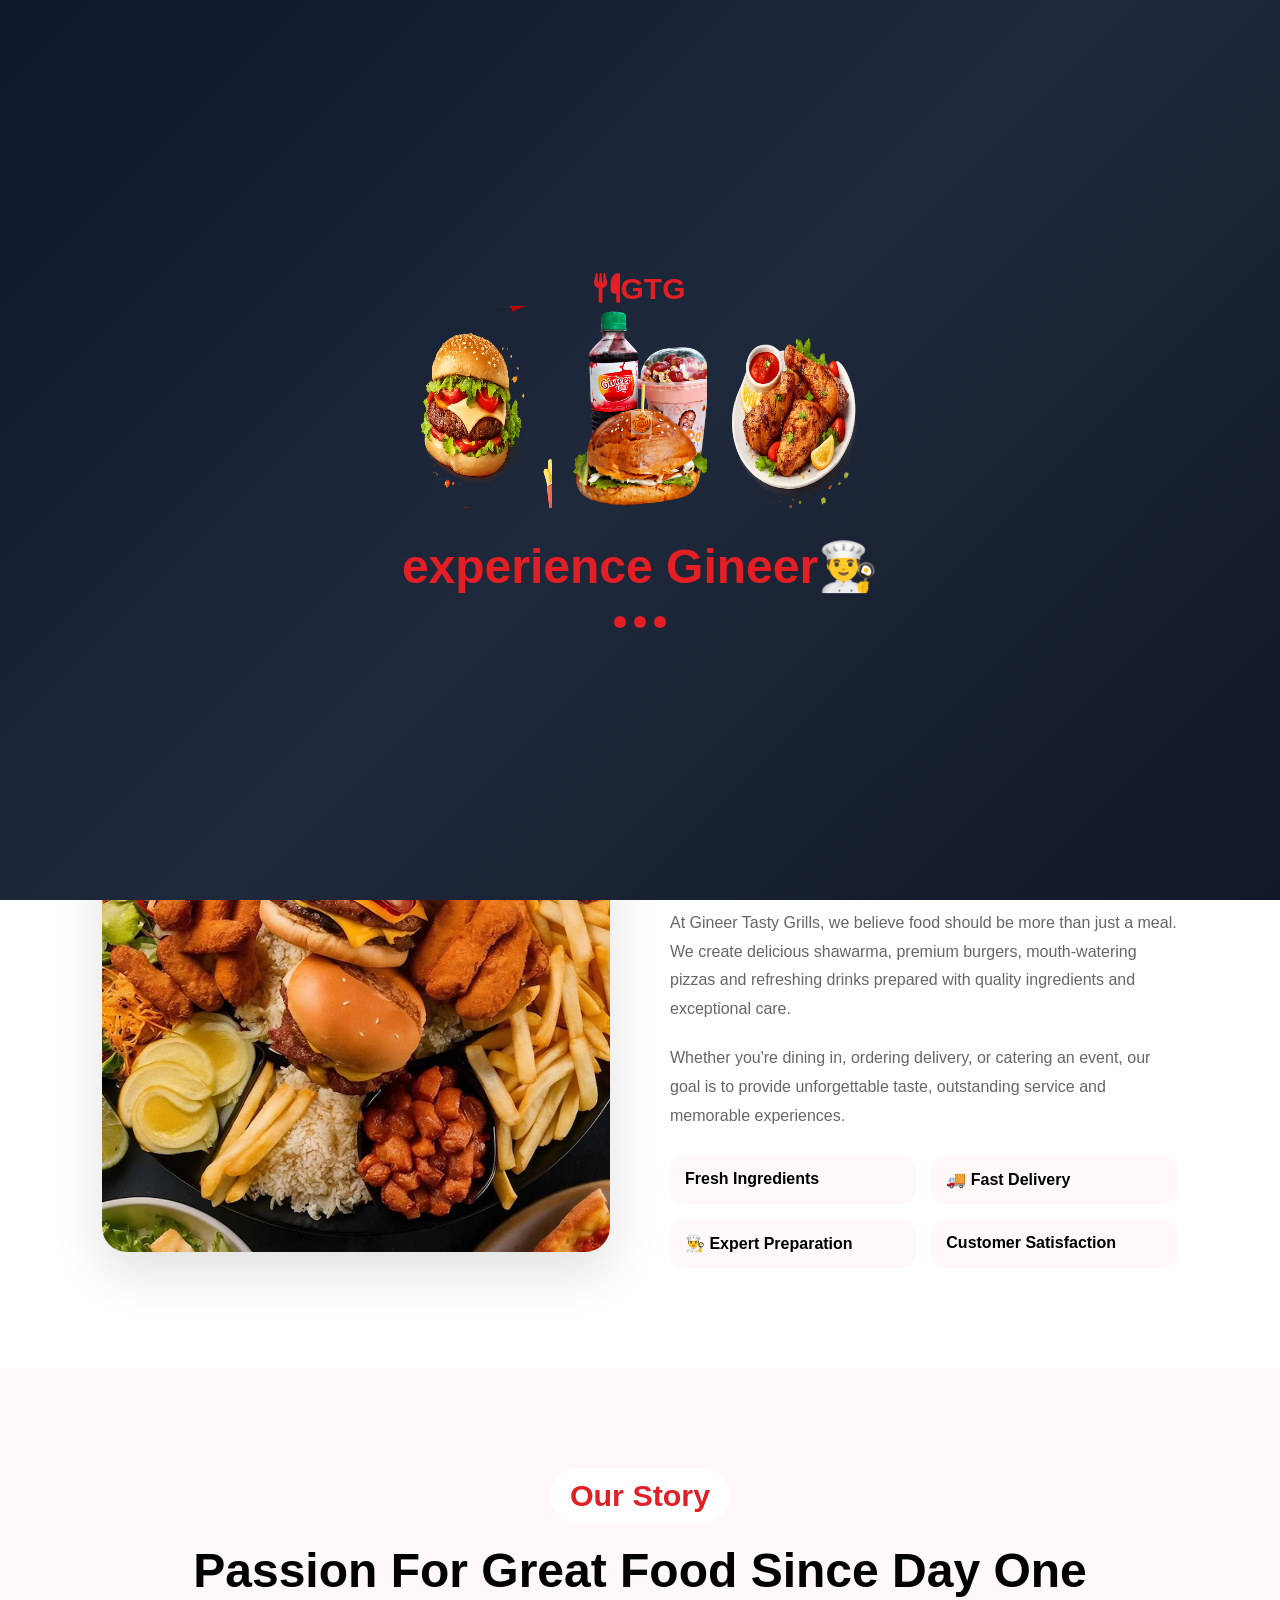
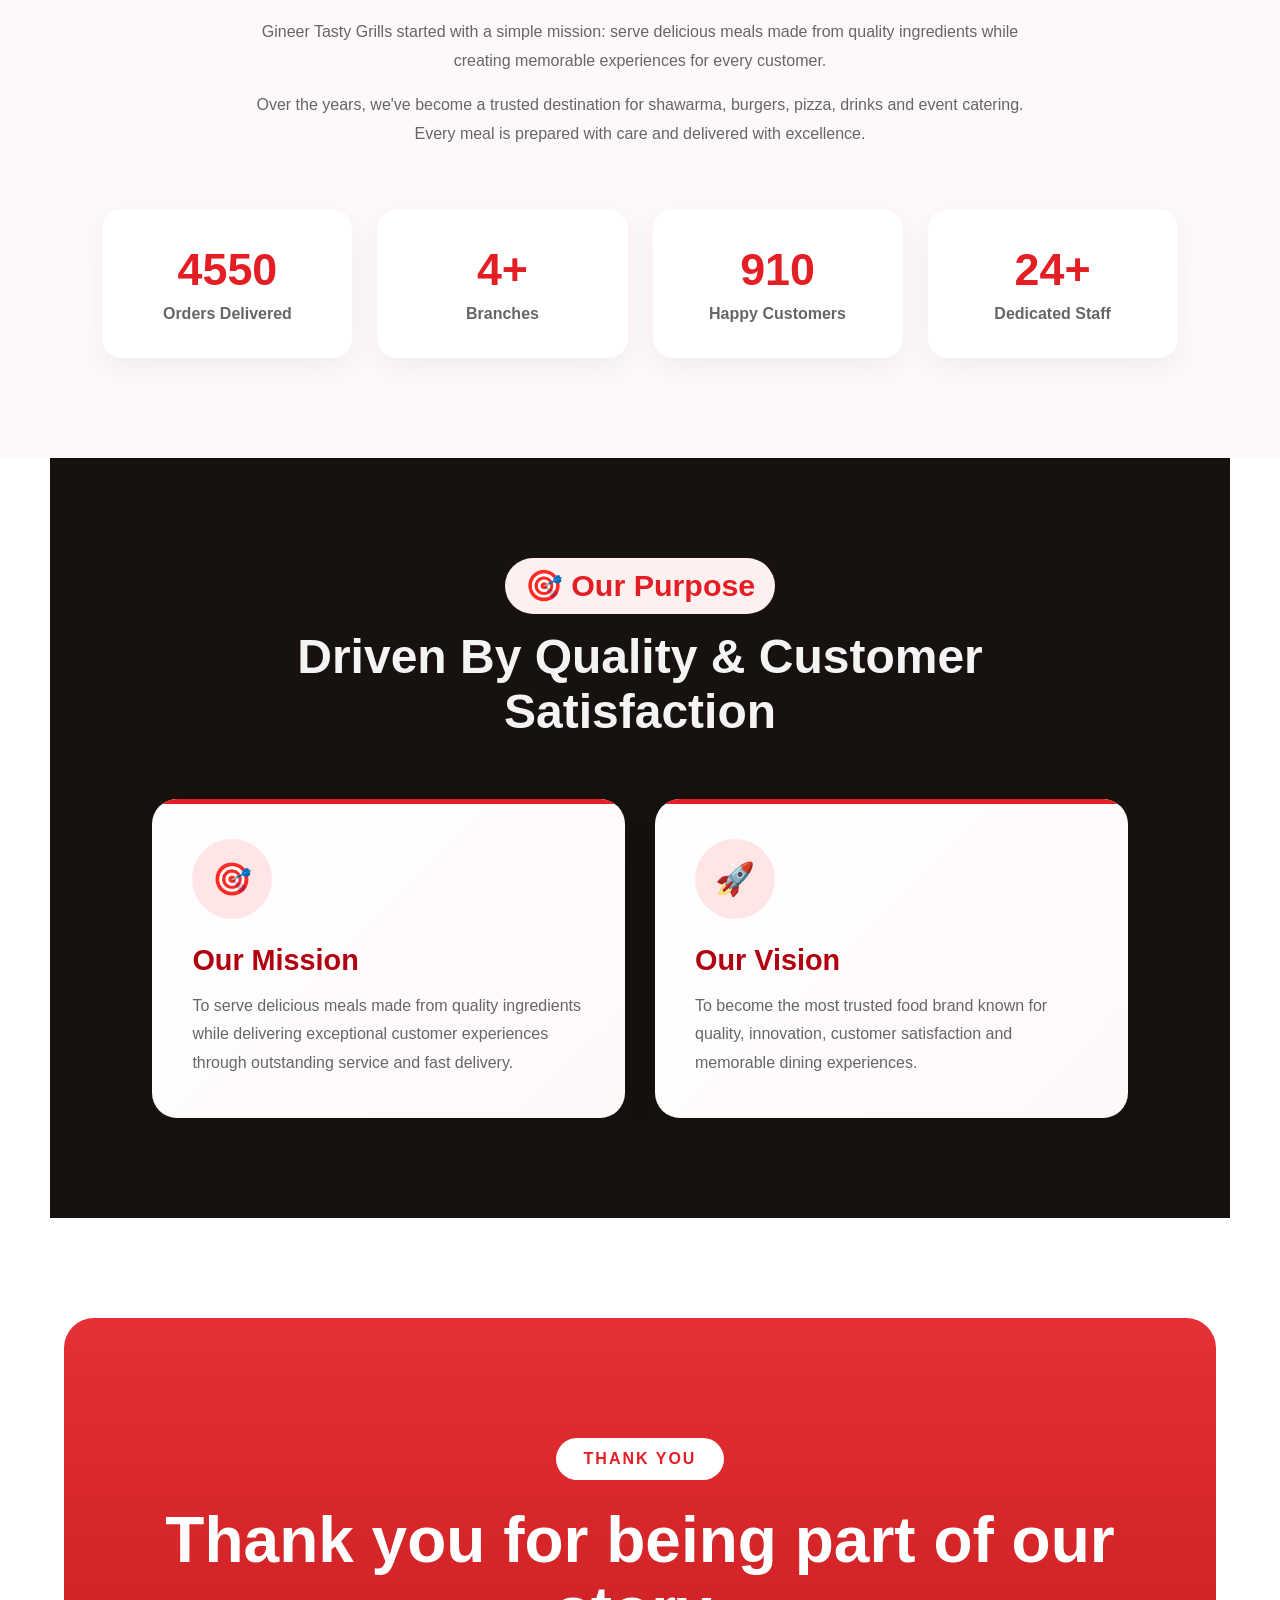
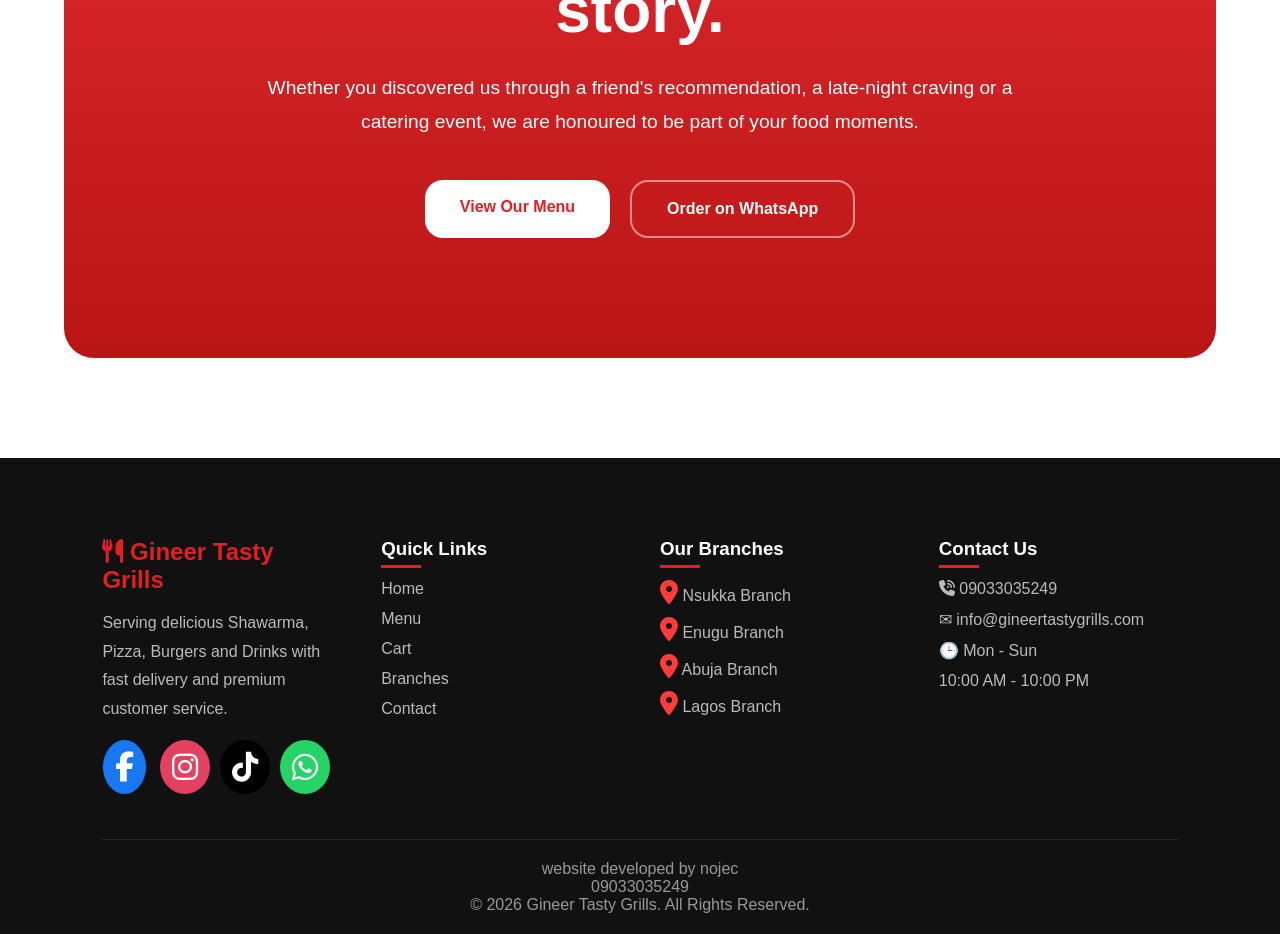
==== commit 6a9ff85a: "Describe your changes" ====
--- a/about.html
+++ b/about.html
@@ -93,6 +93,41 @@
 
         </div>
 
+        <div id="loader">
+
+        <div class="loader-content">
+
+            <div class="logo">
+
+                <i class="fa-solid fa-utensils"></i>GTG
+
+            </div>
+
+            <div class="loader-food">
+
+                <img src="images/burger.webp" class="food food1">
+
+                <img src="images/drink.webp" class="food food2">
+
+                <img src="images/pizza.webp" class="food food3">
+
+            </div>
+
+            <h2>experience Gineer👨‍🍳</h2>
+
+            <div class="loading-dots">
+
+                <span></span>
+                <span></span>
+                <span></span>
+
+            </div>
+
+        </div>
+
+    </div>
+
+
     </div>
 
 </section>
--- a/css/style.css
+++ b/css/style.css
@@ -196,6 +196,7 @@
     #ffffff
 
     );
+    margin-bottom: 0%;
 
 }
 
@@ -259,6 +260,18 @@
     gap:15px;
 
     margin-bottom:30px;
+    background:
+
+    linear-gradient(
+
+    135deg,
+
+    #fff5f5,
+
+    #ffffff
+
+    );
+
 
 }
 
@@ -280,17 +293,18 @@
 
 .menu-btn{
 
-    border:2px solid #e31e24;
+    /* border:2px solid #e31e24; */
 
     color:#e31e24;
 
     padding:15px 30px;
 
-    border-radius:50px;
+    /* border-radius:50px; */
 
     text-decoration:none;
 
     font-weight:600;
+
 
 }
 
@@ -479,28 +493,28 @@
     position: relative;
 
 }
-.hero-images::before{
-
-content:"";
-
-position:absolute;
-
-width:280px;
-height:280px;
-
-background:
-
-radial-gradient(
-circle,
-red,
-transparent
-);
-
-border-radius:50%;
-
-z-index:0;
-
-}
+/* .hero-images::before{ */
+
+/* content:""; */
+
+/* position:absolute; */
+
+/* width:280px; */
+/* height:280px; */
+
+/* background: */
+
+/* radial-gradient( */
+/* circle, */
+/* rgb(138, 13, 13), */
+/* transparent */
+/* ); */
+
+/* border-radius:50%; */
+
+/* z-index:0; */
+
+/* } */
 
 .hero-images img{
 
@@ -937,6 +951,7 @@
 margin-bottom:40px;
 
 font-size:2rem;
+font-style: oblique;
 
 }
 
@@ -1631,7 +1646,7 @@
 /* =======featured-products========= */
 .featured{
 
-padding:80px 8%;
+padding:80px 8% 2px;
 
 }
 
@@ -1740,7 +1755,7 @@
 /* promotion-banner====== */
 .promo-banner{
 
-margin:80px 8%;
+margin:10px 8%;
 
 padding:30px;
 
@@ -2093,81 +2108,191 @@
 
 /* LOADER */
 
+/*========== PREMIUM LOADER ==========*/
+
 #loader{
 
-    position:fixed;
-
-    top:0;
-    left:0;
-
-    width:100%;
-    height:100vh;
-
-    background:#000;
-    
-
-    display:flex;
-
-    justify-content:center;
-    align-items:center;
-
-    z-index:99999;
+position:fixed;
+
+inset:0;
+
+/* background:linear-gradient(135deg,#fff,#fdf3f3); */
+background: linear-gradient(
+    135deg,
+    #0F172A,
+    #1E293B,
+    #111827
+);
+
+display:flex;
+
+justify-content:center;
+
+align-items:center;
+
+z-index:99999;
+
+overflow:hidden;
+
+transition:.8s;
 
 }
 
 .loader-content{
 
-    text-align:center;
-
-}
-
-.loader-content h1{
-
-    color:#e31e24;
-
-    margin-bottom:10px;
-
-    font-size:2rem;
-
-}
-
-.loader-content p{
-
-    color:#666;
-
-    margin-bottom:25px;
-
-}
-
-.loader-spinner{
-
-    width:50px;
-    height:50px;
-
-    border:4px solid #eee;
-
-    border-top:4px solid #e31e24;
-
-    border-radius:50%;
-
-    animation:spin 1s linear infinite;
-
-}
-
-@keyframes spin{
-
-    100%{
-
-        transform:rotate(360deg);
-
-    }
-
-}
-
-
-
-
-
+text-align:center;
+
+}
+
+.loader-logo{
+
+width:130px;
+
+margin-bottom:25px;
+
+animation:logoPop 1s ease;
+
+}
+
+.loader-food{
+
+display:flex;
+
+justify-content:center;
+
+gap:20px;
+
+margin-bottom:30px;
+
+}
+
+.food{
+
+width:135px;
+
+opacity:0;
+
+transform:translateY(80px);
+
+}
+
+.food1{
+
+animation:foodUp .7s forwards .2s;
+
+}
+
+.food2{
+
+animation:foodUp .7s forwards .5s;
+
+}
+
+.food3{
+
+animation:foodUp .7s forwards .8s;
+
+}
+
+.loader-content h2{
+
+font-size:2rem;
+
+font-weight:700;
+
+color:#e31e24;
+
+margin-bottom:15px;
+
+}
+
+.loading-dots{
+
+display:flex;
+
+justify-content:center;
+
+gap:8px;
+
+}
+
+.loading-dots span{
+
+width:12px;
+
+height:12px;
+
+background:#e31e24;
+
+border-radius:50%;
+
+animation:dots 1s infinite;
+
+}
+
+.loading-dots span:nth-child(2){
+
+animation-delay:.2s;
+
+}
+
+.loading-dots span:nth-child(3){
+
+animation-delay:.4s;
+
+}
+
+@keyframes logoPop{
+
+0%{
+
+opacity:0;
+
+transform:scale(.5);
+
+}
+
+100%{
+
+opacity:1;
+
+transform:scale(1);
+
+}
+
+}
+
+@keyframes foodUp{
+
+100%{
+
+opacity:1;
+
+transform:translateY(0);
+
+}
+
+}
+
+@keyframes dots{
+
+0%,100%{
+
+transform:scale(.6);
+
+opacity:.4;
+
+}
+
+50%{
+
+transform:scale(1.2);
+
+opacity:1;
+
+}
+
+}
 
 
 
@@ -5852,4 +5977,203 @@
 
     }
 
+}
+
+
+/* ================= MESSAGE GINEER ================= */
+
+.message-gineer{
+
+    padding:100px 8%;
+
+    background:linear-gradient(135deg,#ff3b30,#b31217);
+
+    color:#fff;
+
+    text-align:center;
+
+    overflow:hidden;
+
+    position:relative;
+    margin-left: 15px;
+    margin-right: 15px;
+    margin-bottom: 10px;
+
+}
+
+.message-gineer::before{
+
+    content:"";
+
+    position:absolute;
+
+    width:350px;
+
+    height:350px;
+
+    background:rgba(255,255,255,.08);
+
+    border-radius:50%;
+
+    top:-120px;
+
+    left:-120px;
+
+}
+
+.message-gineer::after{
+
+    content:"";
+
+    position:absolute;
+
+    width:300px;
+
+    height:300px;
+
+    background:rgba(255,255,255,.05);
+
+    border-radius:50%;
+
+    bottom:-120px;
+
+    right:-120px;
+
+}
+
+.message-content{
+
+    max-width:750px;
+
+    margin:auto;
+
+    position:relative;
+
+    z-index:2;
+
+}
+
+.message-badge{
+
+    display:inline-block;
+
+    padding:10px 20px;
+
+    background:rgba(255,255,255,.18);
+
+    border:1px solid rgba(255,255,255,.3);
+
+    border-radius:50px;
+
+    backdrop-filter:blur(10px);
+
+    font-weight:600;
+
+    margin-bottom:25px;
+
+}
+
+.message-content h2{
+
+    font-size:3rem;
+
+    margin-bottom:20px;
+
+    line-height:1.2;
+
+}
+
+.message-content p{
+
+    font-size:1.1rem;
+
+    line-height:1.9;
+
+    opacity:.95;
+
+    margin-bottom:40px;
+
+}
+
+.message-btn{
+
+    display:inline-flex;
+
+    align-items:center;
+
+    justify-content:center;
+
+    gap:10px;
+
+    padding:18px 40px;
+
+    background:#fff;
+
+    color:#e31e24;
+
+    text-decoration:none;
+
+    border-radius:60px;
+
+    font-weight:700;
+
+    font-size:1rem;
+
+    transition:.35s;
+
+    box-shadow:0 15px 35px rgba(0,0,0,.2);
+
+}
+
+.message-btn:hover{
+
+    transform:translateY(-6px) scale(1.03);
+
+    box-shadow:0 20px 40px rgba(0,0,0,.3);
+
+}
+
+.message-btn:active{
+
+    transform:scale(.96);
+
+}
+
+@media(max-width:768px){
+
+.message-gineer{
+
+    padding:70px 20px;
+
+}
+
+.message-content h2{
+
+    font-size:2rem;
+
+}
+
+.message-content p{
+
+    font-size:1rem;
+
+}
+
+.message-btn{
+
+    width:100%;
+
+    padding:18px;
+
+}
+
+}
+
+.message-btn i{
+    margin-right:8px;
+    transition:transform .3s ease;
+}
+
+.message-btn:hover i{
+    transform:translateX(4px);
 }
